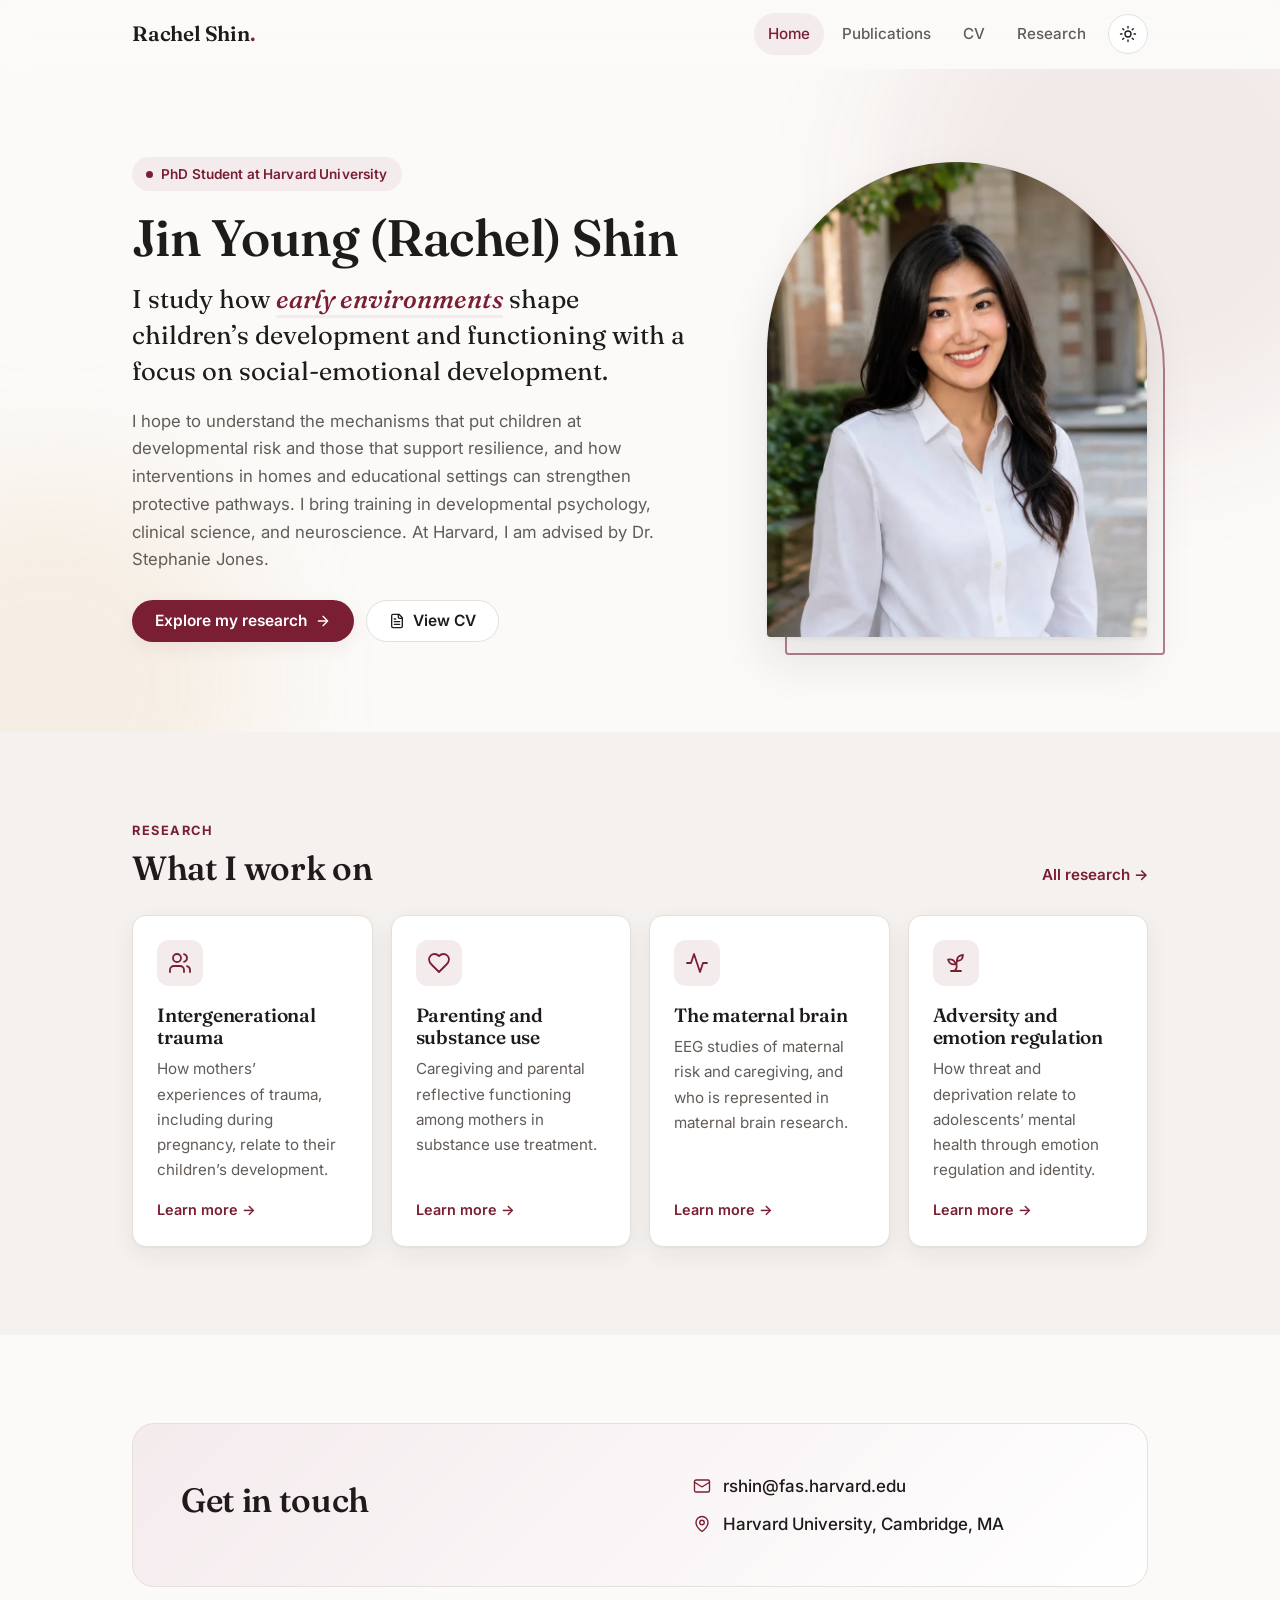
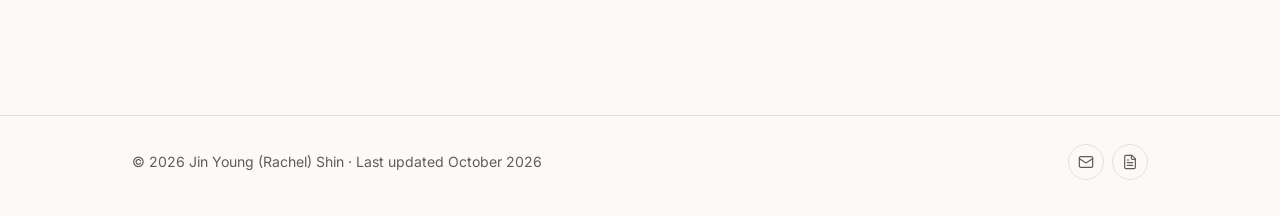
==== index.html @ ce59bb7f "New home intro and research overview; full titles in Related work - Home: new research statement wit" ====
<!doctype html>
<html lang="en" class="no-js">
<head>
  <meta charset="utf-8">
  <meta name="viewport" content="width=device-width, initial-scale=1">
  <title>Jin Young (Rachel) Shin · Harvard University</title>
  <meta name="description" content="Jin Young (Rachel) Shin is a PhD student at Harvard University studying how early environments, adversity, parent–child relationships, and parental mental health shape children’s social-emotional development.">
  <meta property="og:title" content="Jin Young (Rachel) Shin">
  <meta property="og:description" content="PhD student at Harvard University. Research on early environments, risk and resilience, and children’s social-emotional development.">
  <meta property="og:type" content="website">
  <meta property="og:url" content="https://racheljyshin.github.io/">
  <meta property="og:image" content="https://racheljyshin.github.io/assets/img/rachel-shin-square.jpg">
  <link rel="icon" href="assets/img/favicon.svg" type="image/svg+xml">
  <link rel="apple-touch-icon" href="assets/img/apple-touch-icon.png">
  <script>try{var t=localStorage.getItem("theme");if(t)document.documentElement.setAttribute("data-theme",t)}catch(e){}</script>
  <link rel="preconnect" href="https://fonts.googleapis.com">
  <link rel="preconnect" href="https://fonts.gstatic.com" crossorigin>
  <link href="https://fonts.googleapis.com/css2?family=Fraunces:ital,opsz,wght@0,9..144,400..600;1,9..144,400..600&family=Inter:wght@400;500;600;700&display=swap" rel="stylesheet">
  <link rel="stylesheet" href="assets/css/style.css">
</head>
<body>
<a class="skip-link" href="#main">Skip to content</a>

<header class="site-header">
  <nav class="container nav" aria-label="Main">
    <a class="brand" href="./">Rachel Shin<span>.</span></a>
    <div class="nav-right">
      <ul class="nav-links">
        <li><a href="./" aria-current="page">Home</a></li>
        <li><a href="publications.html">Publications</a></li>
        <li><a href="assets/files/Shin_CV.pdf">CV</a></li>
        <li><a href="research.html">Research</a></li>
      </ul>
      <button class="icon-btn theme-toggle" type="button" aria-label="Toggle dark mode">
        <svg class="sun" viewBox="0 0 24 24" fill="none" stroke="currentColor" stroke-width="1.8" stroke-linecap="round" stroke-linejoin="round" aria-hidden="true"><circle cx="12" cy="12" r="4"/><path d="M12 2v2M12 20v2M4.93 4.93l1.41 1.41M17.66 17.66l1.41 1.41M2 12h2M20 12h2M6.34 17.66l-1.41 1.41M19.07 4.93l-1.41 1.41"/></svg>
        <svg class="moon" viewBox="0 0 24 24" fill="none" stroke="currentColor" stroke-width="1.8" stroke-linecap="round" stroke-linejoin="round" aria-hidden="true"><path d="M12 3a6 6 0 0 0 9 9 9 9 0 1 1-9-9Z"/></svg>
      </button>
      <button class="icon-btn menu-toggle" type="button" aria-label="Open menu" aria-expanded="false">
        <svg viewBox="0 0 24 24" fill="none" stroke="currentColor" stroke-width="1.8" stroke-linecap="round" aria-hidden="true"><path d="M4 6h16M4 12h16M4 18h16"/></svg>
      </button>
    </div>
  </nav>
</header>

<main id="main">

  <!-- ============ HERO ============ -->
  <section class="hero">
    <div class="container hero-grid">
      <div>
        <span class="eyebrow reveal"><span class="dot"></span>PhD Student at Harvard University</span>
        <h1 class="reveal d1">Jin Young (Rachel) Shin</h1>

        <p class="hero-statement reveal d2">
          I study how
          <span class="rotator" data-words='["early environments", "adversity", "parent–child relationships", "parental mental health"]'><span class="word">early environments</span></span>
          shape children’s development and functioning with a focus on social-emotional development.
          <span class="visually-hidden">This includes early environments, adversity, parent–child relationships, and parental mental health.</span>
        </p>

        <p class="hero-intro reveal d2">
          I hope to understand the mechanisms that put children at developmental risk and those that support
          resilience, and how interventions in homes and educational settings can strengthen protective pathways.
          I bring training in developmental psychology, clinical science, and neuroscience. At Harvard, I am
          advised by Dr. Stephanie Jones.
        </p>

        <div class="hero-actions reveal d3">
          <a class="btn btn-primary" href="research.html">
            Explore my research
            <svg viewBox="0 0 24 24" fill="none" stroke="currentColor" stroke-width="2" stroke-linecap="round" stroke-linejoin="round" aria-hidden="true"><path d="M5 12h14M12 5l7 7-7 7"/></svg>
          </a>
          <a class="btn btn-ghost" href="assets/files/Shin_CV.pdf">
            <svg viewBox="0 0 24 24" fill="none" stroke="currentColor" stroke-width="2" stroke-linecap="round" stroke-linejoin="round" aria-hidden="true"><path d="M15 2H6a2 2 0 0 0-2 2v16a2 2 0 0 0 2 2h12a2 2 0 0 0 2-2V7Z"/><path d="M14 2v4a2 2 0 0 0 2 2h4"/><path d="M10 9H8M16 13H8M16 17H8"/></svg>
            View CV
          </a>
        </div>
      </div>

      <div class="portrait-wrap reveal d1">
        <picture>
          <source srcset="assets/img/rachel-shin.webp" type="image/webp">
          <img class="portrait" src="assets/img/rachel-shin.jpg" alt="Portrait of Rachel Shin" width="800" height="1000">
        </picture>
      </div>
    </div>
  </section>

  <!-- ============ RESEARCH THEMES ============ -->
  <section class="section section-alt">
    <div class="container">
      <div class="section-head reveal">
        <div>
          <span class="kicker">Research</span>
          <h2>What I work on</h2>
        </div>
        <a class="more-link" href="research.html">All research →</a>
      </div>

      <div class="cards">
        <a class="card reveal" href="research.html#intergenerational">
          <span class="card-icon"><svg viewBox="0 0 24 24" fill="none" stroke="currentColor" stroke-width="1.8" stroke-linecap="round" stroke-linejoin="round" aria-hidden="true"><path d="M16 21v-2a4 4 0 0 0-4-4H6a4 4 0 0 0-4 4v2"/><circle cx="9" cy="7" r="4"/><path d="M22 21v-2a4 4 0 0 0-3-3.87"/><path d="M16 3.13a4 4 0 0 1 0 7.75"/></svg></span>
          <h3>Intergenerational trauma</h3>
          <p>How mothers’ experiences of trauma, including during pregnancy, relate to their children’s development.</p>
          <span class="arrow">Learn more →</span>
        </a>
        <a class="card reveal d1" href="research.html#substance-use">
          <span class="card-icon"><svg viewBox="0 0 24 24" fill="none" stroke="currentColor" stroke-width="1.8" stroke-linecap="round" stroke-linejoin="round" aria-hidden="true"><path d="M19 14c1.49-1.46 3-3.21 3-5.5A5.5 5.5 0 0 0 16.5 3c-1.76 0-3 .5-4.5 2-1.5-1.5-2.74-2-4.5-2A5.5 5.5 0 0 0 2 8.5c0 2.3 1.5 4.05 3 5.5l7 7Z"/></svg></span>
          <h3>Parenting and substance use</h3>
          <p>Caregiving and parental reflective functioning among mothers in substance use treatment.</p>
          <span class="arrow">Learn more →</span>
        </a>
        <a class="card reveal d2" href="research.html#maternal-brain">
          <span class="card-icon"><svg viewBox="0 0 24 24" fill="none" stroke="currentColor" stroke-width="1.8" stroke-linecap="round" stroke-linejoin="round" aria-hidden="true"><path d="M22 12h-4l-3 9L9 3l-3 9H2"/></svg></span>
          <h3>The maternal brain</h3>
          <p>EEG studies of maternal risk and caregiving, and who is represented in maternal brain research.</p>
          <span class="arrow">Learn more →</span>
        </a>
        <a class="card reveal d3" href="research.html#youth">
          <span class="card-icon"><svg viewBox="0 0 24 24" fill="none" stroke="currentColor" stroke-width="1.8" stroke-linecap="round" stroke-linejoin="round" aria-hidden="true"><path d="M7 20h10"/><path d="M10 20c5.5-2.5.8-6.4 3-10"/><path d="M9.5 9.4c1.1.8 1.8 2.2 2.3 3.7-2 .4-3.5.4-4.8-.3-1.2-.6-2.3-1.9-3-4.2 2.8-.5 4.4 0 5.5.8z"/><path d="M14.1 6a7 7 0 0 0-1.1 4c1.9-.1 3.3-.6 4.3-1.4 1-1 1.6-2.3 1.7-4.6-2.7.1-4 1-4.9 2z"/></svg></span>
          <h3>Adversity and emotion regulation</h3>
          <p>How threat and deprivation relate to adolescents’ mental health through emotion regulation and identity.</p>
          <span class="arrow">Learn more →</span>
        </a>
      </div>
    </div>
  </section>

  <!-- ============ CONTACT ============ -->
  <section class="section">
    <div class="container">
      <div class="contact-band reveal">
        <div>
          <h2>Get in touch</h2>
        </div>
        <ul class="contact-list">
          <li><a href="mailto:rshin@fas.harvard.edu">
            <svg viewBox="0 0 24 24" fill="none" stroke="currentColor" stroke-width="1.8" stroke-linecap="round" stroke-linejoin="round" aria-hidden="true"><rect width="20" height="16" x="2" y="4" rx="2"/><path d="m22 7-8.97 5.7a1.94 1.94 0 0 1-2.06 0L2 7"/></svg>
            rshin@fas.harvard.edu</a></li>
          <li><span>
            <svg viewBox="0 0 24 24" fill="none" stroke="currentColor" stroke-width="1.8" stroke-linecap="round" stroke-linejoin="round" aria-hidden="true"><path d="M20 10c0 6-8 12-8 12s-8-6-8-12a8 8 0 0 1 16 0Z"/><circle cx="12" cy="10" r="3"/></svg>
            Harvard University, Cambridge, MA</span></li>
          <!-- Add more links when ready, e.g. Google Scholar, ORCID, LinkedIn:
          <li><a href="https://scholar.google.com/citations?user=XXXX">Google Scholar</a></li>
          -->
        </ul>
      </div>
    </div>
  </section>

</main>

<footer class="site-footer">
  <div class="container footer-row">
    <span>© <span data-year>2026</span> Jin Young (Rachel) Shin · Last updated October 2026</span>
    <div class="footer-links">
      <a href="mailto:rshin@fas.harvard.edu" aria-label="Email"><svg viewBox="0 0 24 24" fill="none" stroke="currentColor" stroke-width="1.8" stroke-linecap="round" stroke-linejoin="round" aria-hidden="true"><rect width="20" height="16" x="2" y="4" rx="2"/><path d="m22 7-8.97 5.7a1.94 1.94 0 0 1-2.06 0L2 7"/></svg></a>
      <a href="assets/files/Shin_CV.pdf" aria-label="CV (PDF)"><svg viewBox="0 0 24 24" fill="none" stroke="currentColor" stroke-width="1.8" stroke-linecap="round" stroke-linejoin="round" aria-hidden="true"><path d="M15 2H6a2 2 0 0 0-2 2v16a2 2 0 0 0 2 2h12a2 2 0 0 0 2-2V7Z"/><path d="M14 2v4a2 2 0 0 0 2 2h4"/><path d="M10 9H8M16 13H8M16 17H8"/></svg></a>
    </div>
  </div>
</footer>

<script src="assets/js/main.js"></script>
</body>
</html>
---- assets/css/style.css ----
/* ==========================================================================
   Rachel Shin — academic website
   Colors live in the :root tokens below; dark mode overrides them.
   ========================================================================== */

:root {
  --bg: #fbfaf8;
  --surface: #ffffff;
  --surface-2: #f4f1ee;
  --text: #1e1b1a;
  --muted: #625c58;
  --border: #e6e0da;
  --accent: #7a1f33;          /* burgundy: links, labels, highlights */
  --accent-hover: #5f1727;
  --accent-fill: #7a1f33;     /* button backgrounds */
  --accent-fill-hover: #5f1727;
  --accent-soft: #f4ebed;
  --accent-ink: #ffffff;      /* text on accent-fill */
  --glow-1: rgba(122, 31, 51, 0.07);
  --glow-2: rgba(214, 154, 92, 0.12);
  --shadow: 0 1px 2px rgba(30, 27, 26, 0.04), 0 8px 24px rgba(30, 27, 26, 0.06);
  --shadow-lg: 0 2px 4px rgba(30, 27, 26, 0.05), 0 24px 48px rgba(30, 27, 26, 0.10);

  --serif: "Fraunces", Georgia, "Times New Roman", serif;
  --sans: "Inter", system-ui, -apple-system, "Segoe UI", Roboto, sans-serif;

  --radius: 14px;
  --maxw: 1080px;
  --gutter: clamp(16px, 4vw, 32px);
}

@media (prefers-color-scheme: dark) {
  :root:not([data-theme="light"]) {
    --bg: #141213;
    --surface: #1c191a;
    --surface-2: #231f20;
    --text: #efebe8;
    --muted: #aaa29e;
    --border: #322d2e;
    --accent: #cc8090;
    --accent-hover: #dc99a7;
    --accent-fill: #8c2b40;
    --accent-fill-hover: #a0344b;
    --accent-soft: #2f2326;
    --accent-ink: #ffffff;
    --glow-1: rgba(140, 43, 64, 0.16);
    --glow-2: rgba(214, 154, 92, 0.08);
    --shadow: 0 1px 2px rgba(0, 0, 0, 0.3), 0 8px 24px rgba(0, 0, 0, 0.25);
    --shadow-lg: 0 2px 4px rgba(0, 0, 0, 0.3), 0 24px 48px rgba(0, 0, 0, 0.35);
  }
}

:root[data-theme="dark"] {
  --bg: #141213;
  --surface: #1c191a;
  --surface-2: #231f20;
  --text: #efebe8;
  --muted: #aaa29e;
  --border: #322d2e;
  --accent: #cc8090;
  --accent-hover: #dc99a7;
  --accent-fill: #8c2b40;
  --accent-fill-hover: #a0344b;
  --accent-soft: #2f2326;
  --accent-ink: #ffffff;
  --glow-1: rgba(140, 43, 64, 0.16);
  --glow-2: rgba(214, 154, 92, 0.08);
  --shadow: 0 1px 2px rgba(0, 0, 0, 0.3), 0 8px 24px rgba(0, 0, 0, 0.25);
  --shadow-lg: 0 2px 4px rgba(0, 0, 0, 0.3), 0 24px 48px rgba(0, 0, 0, 0.35);
}

/* ---------- base ---------- */

*, *::before, *::after { box-sizing: border-box; }

html { scroll-behavior: smooth; -webkit-text-size-adjust: 100%; }

body {
  margin: 0;
  background: var(--bg);
  color: var(--text);
  font-family: var(--sans);
  font-size: 17px;
  line-height: 1.65;
  -webkit-font-smoothing: antialiased;
  transition: background-color 0.25s ease, color 0.25s ease;
}

img { max-width: 100%; height: auto; display: block; }

a { color: var(--accent); text-decoration: none; }
a:hover { color: var(--accent-hover); text-decoration: underline; text-underline-offset: 3px; }

h1, h2, h3 {
  font-family: var(--serif);
  font-weight: 560;
  line-height: 1.15;
  letter-spacing: -0.01em;
  margin: 0 0 0.5em;
}
h1 { font-size: clamp(2.3rem, 5.5vw, 3.6rem); }
h2 { font-size: clamp(1.6rem, 3.2vw, 2.1rem); }
h3 { font-size: 1.2rem; }

p { margin: 0 0 1em; }

.container { max-width: var(--maxw); margin: 0 auto; padding: 0 var(--gutter); }

.visually-hidden {
  position: absolute !important; width: 1px; height: 1px; overflow: hidden;
  clip: rect(0 0 0 0); white-space: nowrap;
}

.skip-link {
  position: absolute; left: -999px; top: 8px; z-index: 100;
  background: var(--accent-fill); color: var(--accent-ink); padding: 8px 14px; border-radius: 8px;
}
.skip-link:focus { left: 8px; }

:focus-visible { outline: 2px solid var(--accent); outline-offset: 3px; border-radius: 4px; }

/* ---------- header / nav ---------- */

.site-header {
  position: sticky; top: 0; z-index: 50;
  background: color-mix(in srgb, var(--bg) 82%, transparent);
  backdrop-filter: saturate(160%) blur(12px);
  -webkit-backdrop-filter: saturate(160%) blur(12px);
  border-bottom: 1px solid transparent;
  transition: border-color 0.2s ease;
}
.site-header.scrolled { border-bottom-color: var(--border); }

.nav {
  display: flex; align-items: center; justify-content: space-between;
  height: 68px;
}

.brand {
  font-family: var(--serif); font-size: 1.3rem; font-weight: 600; color: var(--text);
  letter-spacing: -0.01em;
}
.brand:hover { color: var(--text); text-decoration: none; }
.brand span { color: var(--accent); }

.nav-links { display: flex; align-items: center; gap: 4px; list-style: none; margin: 0; padding: 0; }
.nav-links a {
  display: block; padding: 8px 14px; border-radius: 999px;
  color: var(--muted); font-size: 0.95rem; font-weight: 500;
}
.nav-links a:hover { color: var(--text); background: var(--surface-2); text-decoration: none; }
.nav-links a[aria-current="page"] { color: var(--accent); background: var(--accent-soft); }

.icon-btn {
  display: inline-grid; place-items: center;
  width: 40px; height: 40px; border-radius: 999px;
  border: 1px solid var(--border); background: var(--surface); color: var(--text);
  cursor: pointer; transition: background 0.2s ease, transform 0.2s ease;
}
.icon-btn:hover { background: var(--surface-2); }
.icon-btn svg { width: 18px; height: 18px; }

.theme-toggle .moon { display: none; }
:root[data-theme="dark"] .theme-toggle .sun { display: none; }
:root[data-theme="dark"] .theme-toggle .moon { display: block; }
@media (prefers-color-scheme: dark) {
  :root:not([data-theme="light"]) .theme-toggle .sun { display: none; }
  :root:not([data-theme="light"]) .theme-toggle .moon { display: block; }
}

.nav-right { display: flex; align-items: center; gap: 8px; }
.menu-toggle { display: none; }

@media (max-width: 760px) {
  .menu-toggle { display: inline-grid; }
  .nav-links {
    position: absolute; top: 68px; left: 0; right: 0;
    flex-direction: column; align-items: stretch; gap: 0;
    padding: 8px var(--gutter) 16px;
    background: var(--bg); border-bottom: 1px solid var(--border);
    display: none;
  }
  .nav-links.open { display: flex; }
  .nav-links a { padding: 12px 14px; font-size: 1.05rem; }
}

/* ---------- buttons, chips ---------- */

.btn {
  display: inline-flex; align-items: center; gap: 8px;
  padding: 12px 22px; border-radius: 999px;
  font-weight: 600; font-size: 0.97rem; line-height: 1;
  border: 1px solid transparent; cursor: pointer;
  transition: transform 0.15s ease, background 0.2s ease, box-shadow 0.2s ease;
}
.btn:hover { text-decoration: none; transform: translateY(-1px); }
.btn svg { width: 16px; height: 16px; }
.btn-primary { background: var(--accent-fill); color: var(--accent-ink); box-shadow: 0 6px 18px var(--glow-1); }
.btn-primary:hover { background: var(--accent-fill-hover); color: var(--accent-ink); }
.btn-ghost { background: var(--surface); color: var(--text); border-color: var(--border); }
.btn-ghost:hover { color: var(--text); background: var(--surface-2); }

.eyebrow {
  display: inline-flex; align-items: center; gap: 8px;
  padding: 6px 14px; border-radius: 999px;
  background: var(--accent-soft); color: var(--accent);
  font-size: 0.85rem; font-weight: 600; letter-spacing: 0.01em;
}
.eyebrow .dot {
  flex: none; width: 7px; height: 7px; border-radius: 50%; background: var(--accent);
  box-shadow: 0 0 0 0 var(--accent); animation: pulse 2.4s ease-out infinite;
}
@keyframes pulse {
  0% { box-shadow: 0 0 0 0 color-mix(in srgb, var(--accent) 50%, transparent); }
  70%, 100% { box-shadow: 0 0 0 8px transparent; }
}

.chip {
  display: inline-block; padding: 4px 12px; border-radius: 999px;
  background: var(--surface-2); color: var(--muted);
  font-size: 0.82rem; font-weight: 500; border: 1px solid var(--border);
}

/* ---------- hero (home) ---------- */

.hero {
  position: relative; overflow: hidden;
  padding: clamp(40px, 7vw, 88px) 0 clamp(48px, 7vw, 96px);
}
.hero::before, .hero::after {
  content: ""; position: absolute; border-radius: 50%; filter: blur(60px); z-index: -1;
}
.hero::before { width: 520px; height: 520px; right: -120px; top: -140px; background: var(--glow-1); }
.hero::after  { width: 420px; height: 420px; left: -160px; bottom: -160px; background: var(--glow-2); }

.hero-grid {
  display: grid; grid-template-columns: 1.25fr 0.85fr; gap: clamp(32px, 6vw, 72px);
  align-items: center;
}

.hero h1 { margin: 18px 0 14px; font-size: clamp(2.2rem, 4.6vw, 3.2rem); }

.hero-statement {
  font-family: var(--serif); font-weight: 400;
  font-size: clamp(1.25rem, 2.4vw, 1.6rem); line-height: 1.4;
  color: var(--text); margin-bottom: 18px;
}

.rotator {
  display: inline-block; position: relative;
  color: var(--accent); font-style: italic; font-weight: 500;
  white-space: nowrap;
}
.rotator .word {
  display: inline-block;
  transition: opacity 0.45s ease, transform 0.45s ease, filter 0.45s ease;
}
.rotator .word.out { opacity: 0; transform: translateY(-0.4em); filter: blur(3px); }
.rotator .word.in  { opacity: 0; transform: translateY(0.4em); filter: blur(3px); }
.rotator::after {
  content: ""; position: absolute; left: 0; right: 0; bottom: 0.02em; height: 0.12em;
  background: var(--accent-soft); z-index: -1; border-radius: 4px;
}

.hero-intro { color: var(--muted); font-size: 1.05rem; max-width: 36em; }

.hero-actions { display: flex; flex-wrap: wrap; gap: 12px; margin-top: 26px; }


.portrait-wrap { position: relative; justify-self: center; width: min(100%, 380px); }
.portrait-wrap::before {
  /* offset arch outline behind the photo */
  content: ""; position: absolute; inset: 0;
  transform: translate(18px, 18px);
  border: 2px solid var(--accent); border-radius: 999px 999px 18px 18px;
  opacity: 0.55;
}
.portrait {
  position: relative; width: 100%; aspect-ratio: 4 / 5; object-fit: cover;
  border-radius: 999px 999px 18px 18px;
  box-shadow: var(--shadow-lg);
  background: var(--surface-2);
}

@media (max-width: 860px) {
  .hero-grid { grid-template-columns: 1fr; }
  .portrait-wrap { order: -1; width: min(70%, 300px); }
}

/* ---------- sections ---------- */

.section { padding: clamp(48px, 7vw, 88px) 0; }
.section-alt { background: var(--surface-2); }
.section-head { display: flex; align-items: end; justify-content: space-between; gap: 16px; margin-bottom: 28px; flex-wrap: wrap; }
.section-head h2 { margin: 0; }
.kicker {
  display: block; font-size: 0.8rem; font-weight: 700; letter-spacing: 0.12em; text-transform: uppercase;
  color: var(--accent); margin-bottom: 8px; font-family: var(--sans);
}
.more-link { font-weight: 600; font-size: 0.95rem; white-space: nowrap; }

/* theme cards */
.cards { display: grid; grid-template-columns: repeat(4, 1fr); gap: 18px; }
@media (max-width: 980px) { .cards { grid-template-columns: repeat(2, 1fr); } }
@media (max-width: 560px) { .cards { grid-template-columns: 1fr; } }

.card {
  position: relative; display: flex; flex-direction: column;
  padding: 24px; border-radius: var(--radius);
  background: var(--surface); border: 1px solid var(--border); box-shadow: var(--shadow);
  color: var(--text);
  transition: transform 0.25s ease, box-shadow 0.25s ease, border-color 0.25s ease;
}
a.card:hover { transform: translateY(-4px); box-shadow: var(--shadow-lg); border-color: var(--accent); text-decoration: none; color: var(--text); }
.card-icon {
  display: grid; place-items: center; width: 46px; height: 46px; border-radius: 12px;
  background: var(--accent-soft); color: var(--accent); margin-bottom: 18px;
}
.card-icon svg { width: 24px; height: 24px; }
.card h3 { margin-bottom: 8px; }
.card p { color: var(--muted); font-size: 0.95rem; margin: 0; }
.card .arrow { margin-top: auto; padding-top: 16px; color: var(--accent); font-weight: 600; font-size: 0.9rem; }

/* contact band */
.contact-band {
  border-radius: 22px; padding: clamp(28px, 5vw, 48px);
  background: linear-gradient(135deg, var(--accent-soft), var(--surface));
  border: 1px solid var(--border);
  display: grid; grid-template-columns: 1.2fr 1fr; gap: 24px; align-items: center;
}
.contact-band h2 { margin-bottom: 8px; }
.contact-band p { color: var(--muted); margin: 0; }
.contact-list { list-style: none; margin: 0; padding: 0; display: grid; gap: 10px; }
.contact-list a, .contact-list span {
  display: flex; align-items: center; gap: 12px; color: var(--text); font-weight: 500; word-break: break-word;
}
.contact-list svg { width: 18px; height: 18px; color: var(--accent); flex: none; }
@media (max-width: 760px) { .contact-band { grid-template-columns: 1fr; } }

/* ---------- inner pages ---------- */

.page-head { padding: clamp(40px, 6vw, 72px) 0 clamp(20px, 3vw, 32px); }
.page-head h1 { margin-bottom: 12px; }
.page-head .lede { color: var(--muted); font-size: 1.12rem; max-width: 42em; margin: 0; }
.page-head .lede p { margin: 0 0 0.9em; }
.page-head .lede p:last-child { margin-bottom: 0; }

.prose { max-width: 46em; }

/* research themes */
.theme {
  display: grid; grid-template-columns: 64px 1fr; gap: 20px;
  padding: 32px 0; border-top: 1px solid var(--border);
  scroll-margin-top: 90px;
}
.theme:first-of-type { border-top: 0; }
.theme .card-icon { margin: 4px 0 0; width: 56px; height: 56px; border-radius: 14px; }
.theme .card-icon svg { width: 28px; height: 28px; }
.theme h2 { font-size: 1.55rem; margin-bottom: 10px; }
.theme p { color: var(--text); }
.related { margin-top: 14px; padding: 14px 18px; border-radius: 12px; background: var(--surface-2); border: 1px solid var(--border); }
.related .label { font-size: 0.78rem; font-weight: 700; letter-spacing: 0.08em; text-transform: uppercase; color: var(--muted); }
.related ul { list-style: none; margin: 8px 0 0; padding: 0; }
.related li { margin: 0; padding: 9px 0; border-top: 1px solid var(--border); }
.related li:first-child { border-top: 0; padding-top: 4px; }
.related .rw-title { display: block; font-size: 0.95rem; font-weight: 600; line-height: 1.4; color: var(--text); }
.related a.rw-title:hover { color: var(--accent); }
.related .rw-meta { display: block; margin-top: 2px; font-size: 0.85rem; color: var(--muted); }
.related .rw-meta b { color: var(--text); font-weight: 700; }
@media (max-width: 560px) { .theme { grid-template-columns: 1fr; gap: 8px; } }

.chips { display: flex; flex-wrap: wrap; gap: 8px; }

.positions { list-style: none; margin: 0; padding: 0; display: grid; gap: 14px; }
.positions li {
  display: grid; grid-template-columns: 120px 1fr; gap: 16px;
  padding: 16px 20px; border-radius: var(--radius); background: var(--surface); border: 1px solid var(--border);
}
.positions .yrs { font-weight: 600; color: var(--accent); font-size: 0.92rem; padding-top: 2px; }
.positions .org { font-weight: 600; }
.positions .role { color: var(--muted); font-size: 0.93rem; }
.positions .focus { color: var(--muted); font-size: 0.88rem; font-style: italic; margin-top: 2px; }
@media (max-width: 560px) { .positions li { grid-template-columns: 1fr; gap: 2px; } }

/* publications */
.pub-tools { display: flex; flex-wrap: wrap; gap: 8px; margin: 8px 0 8px; }
.filter-btn {
  padding: 7px 16px; border-radius: 999px; border: 1px solid var(--border);
  background: var(--surface); color: var(--muted); font: inherit; font-size: 0.9rem; font-weight: 500; cursor: pointer;
}
.filter-btn:hover { color: var(--text); }
.filter-btn[aria-pressed="true"] { background: var(--accent-fill); border-color: var(--accent-fill); color: var(--accent-ink); }

.pub-section { margin-top: 40px; scroll-margin-top: 90px; }
.pub-section > h2 { font-size: 1.45rem; padding-bottom: 10px; border-bottom: 1px solid var(--border); }
.pub-sub { font-family: var(--sans); font-size: 0.82rem; font-weight: 700; letter-spacing: 0.08em; text-transform: uppercase; color: var(--muted); margin: 26px 0 10px; }

.pub-list { list-style: none; margin: 0; padding: 0; }
.pub {
  display: grid; grid-template-columns: 56px 1fr; gap: 16px;
  padding: 16px 0; border-bottom: 1px dashed var(--border);
}
.pub:last-child { border-bottom: 0; }
.pub .yr { font-family: var(--serif); font-weight: 600; color: var(--accent); font-size: 1.05rem; padding-top: 1px; }
.pub .title { font-weight: 600; line-height: 1.4; }
.pub .authors { color: var(--muted); font-size: 0.93rem; margin-top: 3px; }
.pub .authors b { color: var(--text); font-weight: 700; }
.pub .venue { font-size: 0.93rem; margin-top: 2px; }
.pub .venue i { color: var(--text); }
.pub .links { display: flex; flex-wrap: wrap; gap: 8px; margin-top: 8px; }
.pub .tag {
  display: inline-block; padding: 2px 10px; border-radius: 999px; font-size: 0.75rem; font-weight: 600;
  background: var(--accent-soft); color: var(--accent);
}
.pub .doi {
  display: inline-flex; align-items: center; gap: 4px; padding: 2px 10px; border-radius: 999px;
  font-size: 0.75rem; font-weight: 600; border: 1px solid var(--border); color: var(--muted);
}
.pub .doi:hover { border-color: var(--accent); color: var(--accent); text-decoration: none; }
.pub[hidden] { display: none; }
@media (max-width: 560px) { .pub { grid-template-columns: 1fr; gap: 2px; } }

/* ---------- footer ---------- */

.site-footer {
  margin-top: 40px; padding: 28px 0 36px; border-top: 1px solid var(--border);
  color: var(--muted); font-size: 0.88rem;
}
.footer-row { display: flex; flex-wrap: wrap; align-items: center; justify-content: space-between; gap: 12px; }
.footer-links { display: flex; gap: 8px; }
.footer-links a {
  display: inline-grid; place-items: center; width: 36px; height: 36px; border-radius: 999px;
  color: var(--muted); border: 1px solid var(--border);
}
.footer-links a:hover { color: var(--accent); border-color: var(--accent); }
.footer-links svg { width: 16px; height: 16px; }

/* ---------- reveal-on-scroll ---------- */

.reveal { opacity: 0; transform: translateY(18px); transition: opacity 0.7s ease, transform 0.7s ease; }
.reveal.visible { opacity: 1; transform: none; }
.reveal.d1 { transition-delay: 0.08s; }
.reveal.d2 { transition-delay: 0.16s; }
.reveal.d3 { transition-delay: 0.24s; }
.no-js .reveal { opacity: 1; transform: none; }

@media (prefers-reduced-motion: reduce) {
  html { scroll-behavior: auto; }
  .reveal { opacity: 1; transform: none; transition: none; }
  .eyebrow .dot { animation: none; }
  .rotator .word { transition: none; }
}

@media print {
  .site-header, .site-footer, .hero-actions, .theme-toggle { display: none; }
}
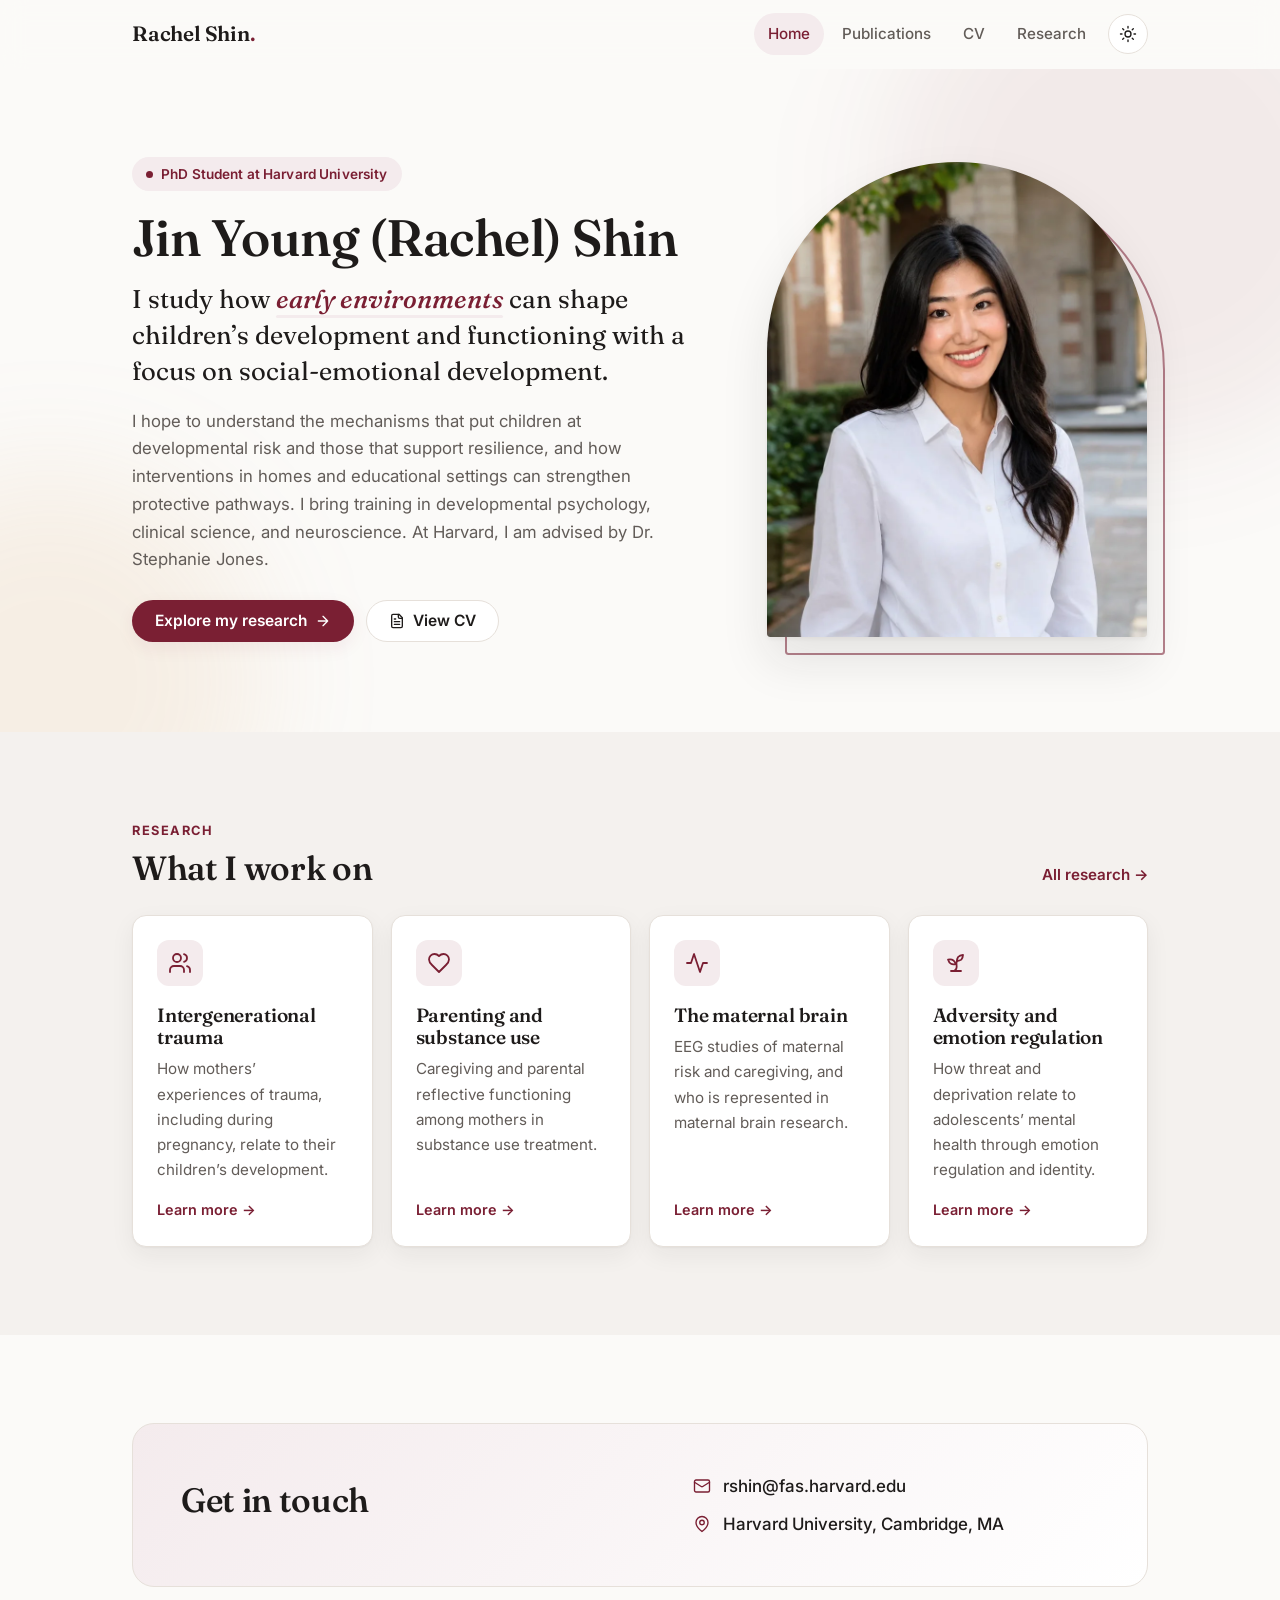
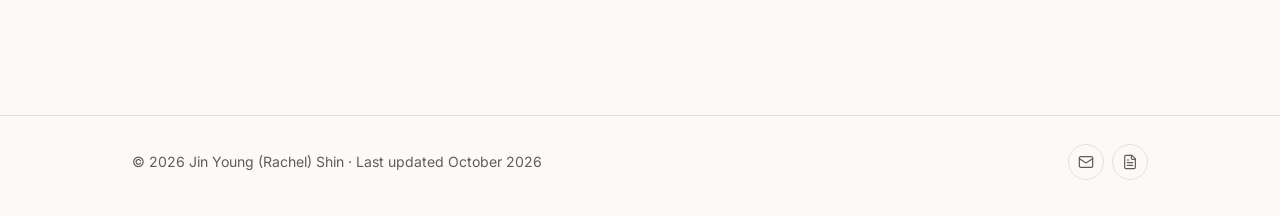
==== commit 8364a633: "Fix rotating-sentence grammar; retitle Research page - Home: "I study how ___ can shape ..." so all " ====
--- a/index.html
+++ b/index.html
@@ -54,7 +54,7 @@
         <p class="hero-statement reveal d2">
           I study how
           <span class="rotator" data-words='["early environments", "adversity", "parent–child relationships", "parental mental health"]'><span class="word">early environments</span></span>
-          shape children’s development and functioning with a focus on social-emotional development.
+          can shape children’s development and functioning with a focus on social-emotional development.
           <span class="visually-hidden">This includes early environments, adversity, parent–child relationships, and parental mental health.</span>
         </p>
 
--- a/assets/css/style.css
+++ b/assets/css/style.css
@@ -215,12 +215,6 @@
   70%, 100% { box-shadow: 0 0 0 8px transparent; }
 }
 
-.chip {
-  display: inline-block; padding: 4px 12px; border-radius: 999px;
-  background: var(--surface-2); color: var(--muted);
-  font-size: 0.82rem; font-weight: 500; border: 1px solid var(--border);
-}
-
 /* ---------- hero (home) ---------- */
 
 .hero {
@@ -369,8 +363,6 @@
 .related .rw-meta b { color: var(--text); font-weight: 700; }
 @media (max-width: 560px) { .theme { grid-template-columns: 1fr; gap: 8px; } }
 
-.chips { display: flex; flex-wrap: wrap; gap: 8px; }
-
 .positions { list-style: none; margin: 0; padding: 0; display: grid; gap: 14px; }
 .positions li {
   display: grid; grid-template-columns: 120px 1fr; gap: 16px;
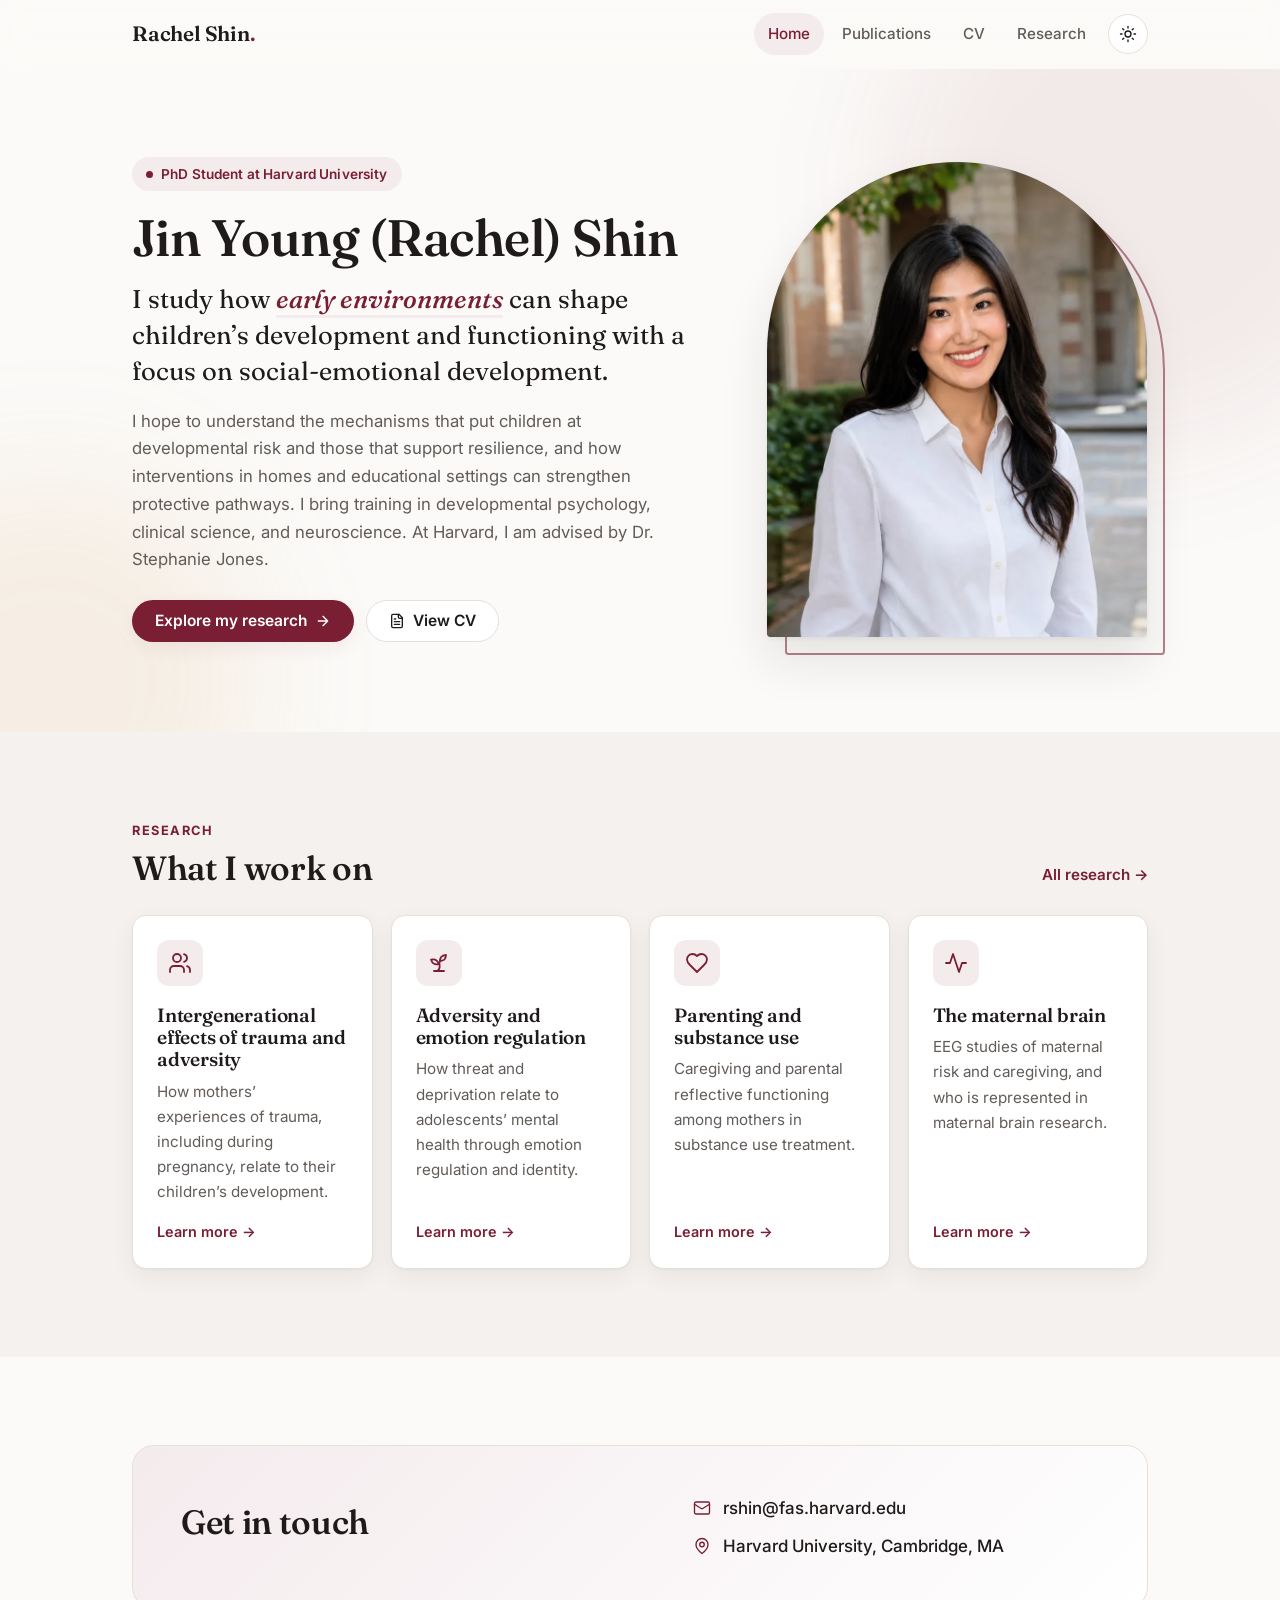
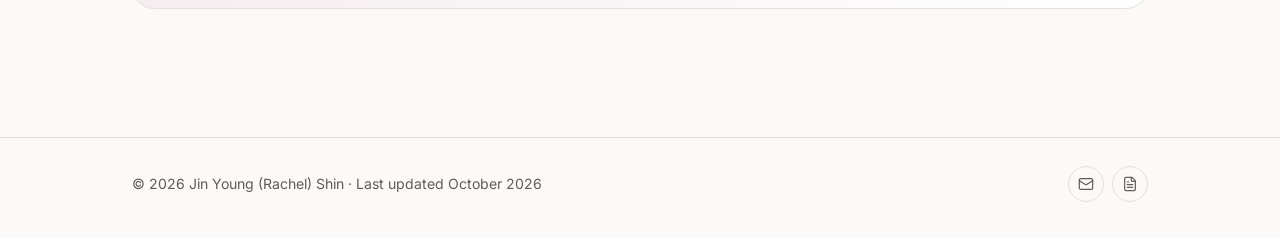
==== commit ba6140b6: "Revise research topic descriptions and order - Restore the fuller descriptions, with Rachel's edits:" ====
--- a/index.html
+++ b/index.html
@@ -100,26 +100,26 @@
       <div class="cards">
         <a class="card reveal" href="research.html#intergenerational">
           <span class="card-icon"><svg viewBox="0 0 24 24" fill="none" stroke="currentColor" stroke-width="1.8" stroke-linecap="round" stroke-linejoin="round" aria-hidden="true"><path d="M16 21v-2a4 4 0 0 0-4-4H6a4 4 0 0 0-4 4v2"/><circle cx="9" cy="7" r="4"/><path d="M22 21v-2a4 4 0 0 0-3-3.87"/><path d="M16 3.13a4 4 0 0 1 0 7.75"/></svg></span>
-          <h3>Intergenerational trauma</h3>
+          <h3>Intergenerational effects of trauma and adversity</h3>
           <p>How mothers’ experiences of trauma, including during pregnancy, relate to their children’s development.</p>
           <span class="arrow">Learn more →</span>
         </a>
-        <a class="card reveal d1" href="research.html#substance-use">
+        <a class="card reveal d1" href="research.html#youth">
+          <span class="card-icon"><svg viewBox="0 0 24 24" fill="none" stroke="currentColor" stroke-width="1.8" stroke-linecap="round" stroke-linejoin="round" aria-hidden="true"><path d="M7 20h10"/><path d="M10 20c5.5-2.5.8-6.4 3-10"/><path d="M9.5 9.4c1.1.8 1.8 2.2 2.3 3.7-2 .4-3.5.4-4.8-.3-1.2-.6-2.3-1.9-3-4.2 2.8-.5 4.4 0 5.5.8z"/><path d="M14.1 6a7 7 0 0 0-1.1 4c1.9-.1 3.3-.6 4.3-1.4 1-1 1.6-2.3 1.7-4.6-2.7.1-4 1-4.9 2z"/></svg></span>
+          <h3>Adversity and emotion regulation</h3>
+          <p>How threat and deprivation relate to adolescents’ mental health through emotion regulation and identity.</p>
+          <span class="arrow">Learn more →</span>
+        </a>
+        <a class="card reveal d2" href="research.html#substance-use">
           <span class="card-icon"><svg viewBox="0 0 24 24" fill="none" stroke="currentColor" stroke-width="1.8" stroke-linecap="round" stroke-linejoin="round" aria-hidden="true"><path d="M19 14c1.49-1.46 3-3.21 3-5.5A5.5 5.5 0 0 0 16.5 3c-1.76 0-3 .5-4.5 2-1.5-1.5-2.74-2-4.5-2A5.5 5.5 0 0 0 2 8.5c0 2.3 1.5 4.05 3 5.5l7 7Z"/></svg></span>
           <h3>Parenting and substance use</h3>
           <p>Caregiving and parental reflective functioning among mothers in substance use treatment.</p>
           <span class="arrow">Learn more →</span>
         </a>
-        <a class="card reveal d2" href="research.html#maternal-brain">
+        <a class="card reveal d3" href="research.html#maternal-brain">
           <span class="card-icon"><svg viewBox="0 0 24 24" fill="none" stroke="currentColor" stroke-width="1.8" stroke-linecap="round" stroke-linejoin="round" aria-hidden="true"><path d="M22 12h-4l-3 9L9 3l-3 9H2"/></svg></span>
           <h3>The maternal brain</h3>
           <p>EEG studies of maternal risk and caregiving, and who is represented in maternal brain research.</p>
-          <span class="arrow">Learn more →</span>
-        </a>
-        <a class="card reveal d3" href="research.html#youth">
-          <span class="card-icon"><svg viewBox="0 0 24 24" fill="none" stroke="currentColor" stroke-width="1.8" stroke-linecap="round" stroke-linejoin="round" aria-hidden="true"><path d="M7 20h10"/><path d="M10 20c5.5-2.5.8-6.4 3-10"/><path d="M9.5 9.4c1.1.8 1.8 2.2 2.3 3.7-2 .4-3.5.4-4.8-.3-1.2-.6-2.3-1.9-3-4.2 2.8-.5 4.4 0 5.5.8z"/><path d="M14.1 6a7 7 0 0 0-1.1 4c1.9-.1 3.3-.6 4.3-1.4 1-1 1.6-2.3 1.7-4.6-2.7.1-4 1-4.9 2z"/></svg></span>
-          <h3>Adversity and emotion regulation</h3>
-          <p>How threat and deprivation relate to adolescents’ mental health through emotion regulation and identity.</p>
           <span class="arrow">Learn more →</span>
         </a>
       </div>
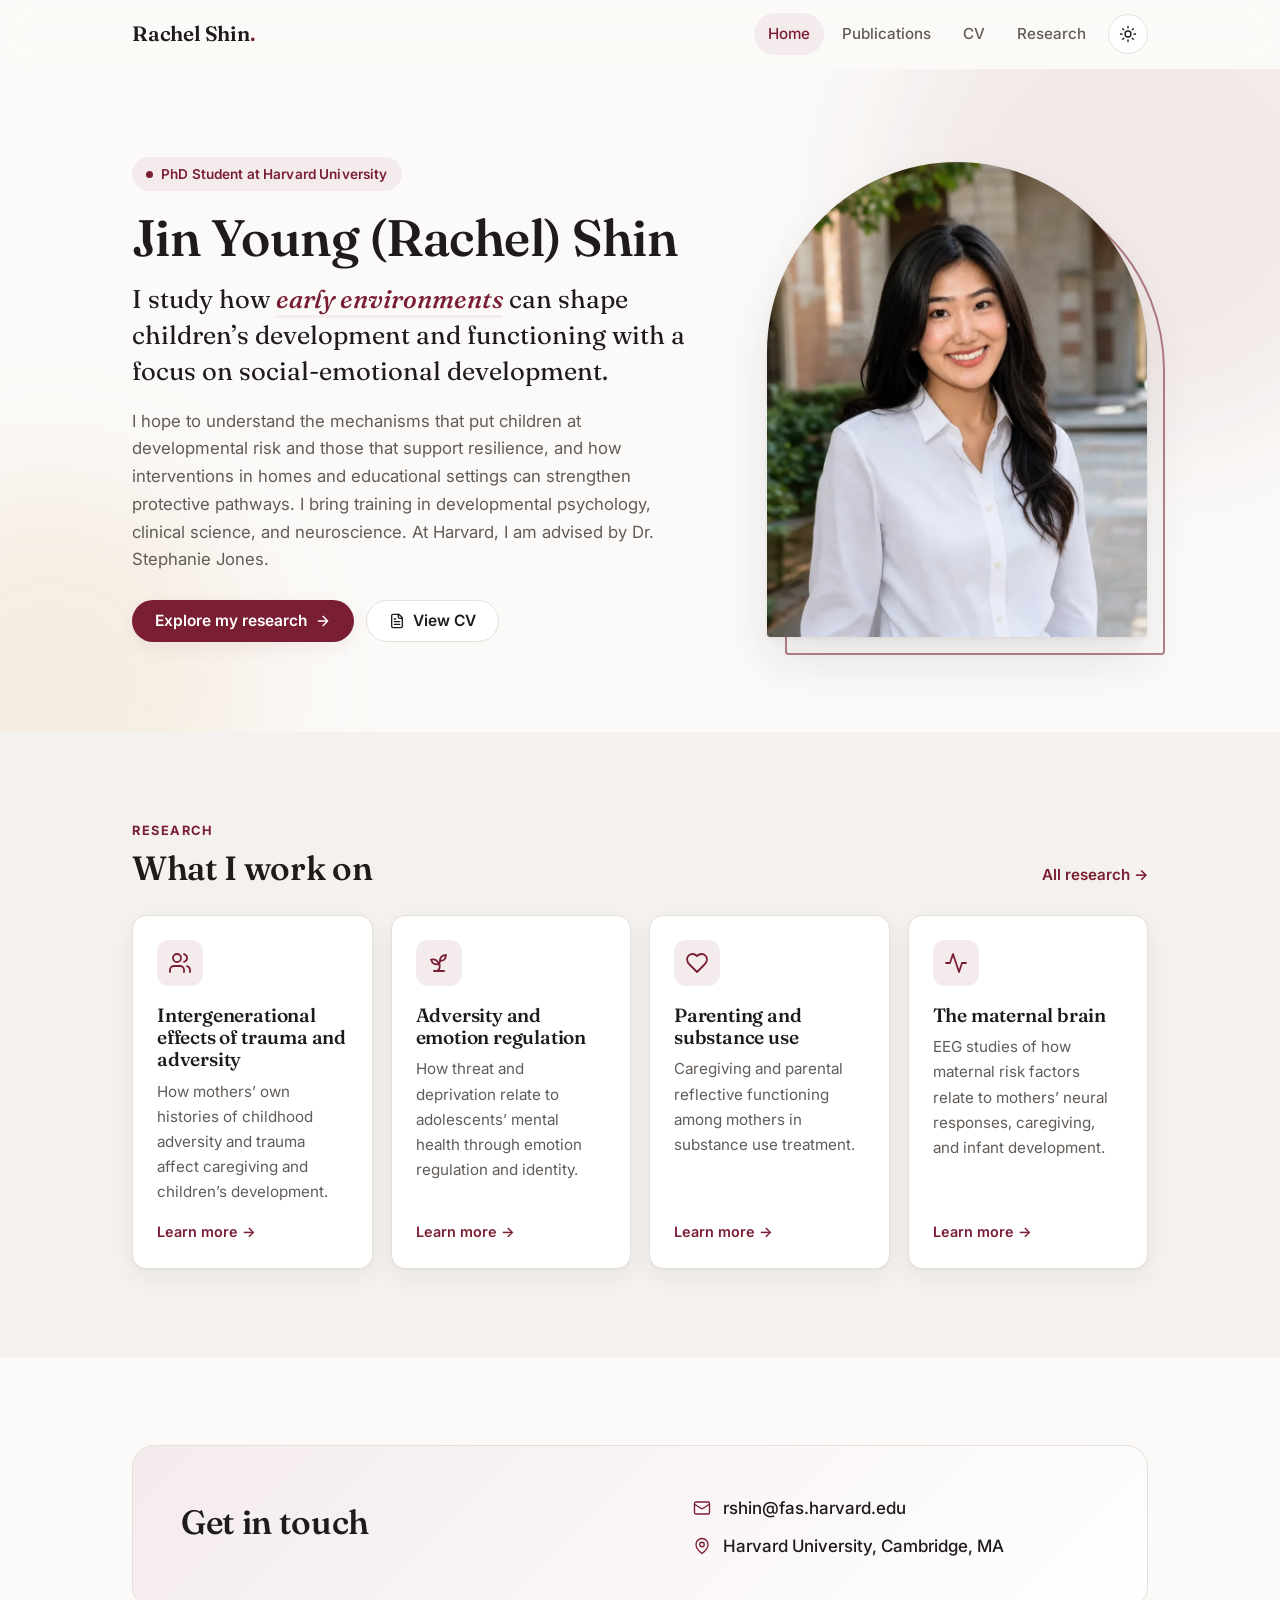
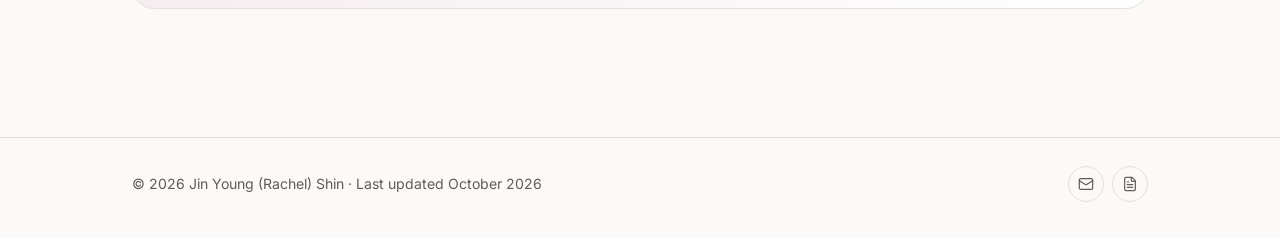
==== commit cab7de6a: "Match home-page card descriptions to the Research page Co-Authored-By: Claude Opus 5.5 <noreply@anth" ====
--- a/index.html
+++ b/index.html
@@ -101,7 +101,7 @@
         <a class="card reveal" href="research.html#intergenerational">
           <span class="card-icon"><svg viewBox="0 0 24 24" fill="none" stroke="currentColor" stroke-width="1.8" stroke-linecap="round" stroke-linejoin="round" aria-hidden="true"><path d="M16 21v-2a4 4 0 0 0-4-4H6a4 4 0 0 0-4 4v2"/><circle cx="9" cy="7" r="4"/><path d="M22 21v-2a4 4 0 0 0-3-3.87"/><path d="M16 3.13a4 4 0 0 1 0 7.75"/></svg></span>
           <h3>Intergenerational effects of trauma and adversity</h3>
-          <p>How mothers’ experiences of trauma, including during pregnancy, relate to their children’s development.</p>
+          <p>How mothers’ own histories of childhood adversity and trauma affect caregiving and children’s development.</p>
           <span class="arrow">Learn more →</span>
         </a>
         <a class="card reveal d1" href="research.html#youth">
@@ -119,7 +119,7 @@
         <a class="card reveal d3" href="research.html#maternal-brain">
           <span class="card-icon"><svg viewBox="0 0 24 24" fill="none" stroke="currentColor" stroke-width="1.8" stroke-linecap="round" stroke-linejoin="round" aria-hidden="true"><path d="M22 12h-4l-3 9L9 3l-3 9H2"/></svg></span>
           <h3>The maternal brain</h3>
-          <p>EEG studies of maternal risk and caregiving, and who is represented in maternal brain research.</p>
+          <p>EEG studies of how maternal risk factors relate to mothers’ neural responses, caregiving, and infant development.</p>
           <span class="arrow">Learn more →</span>
         </a>
       </div>
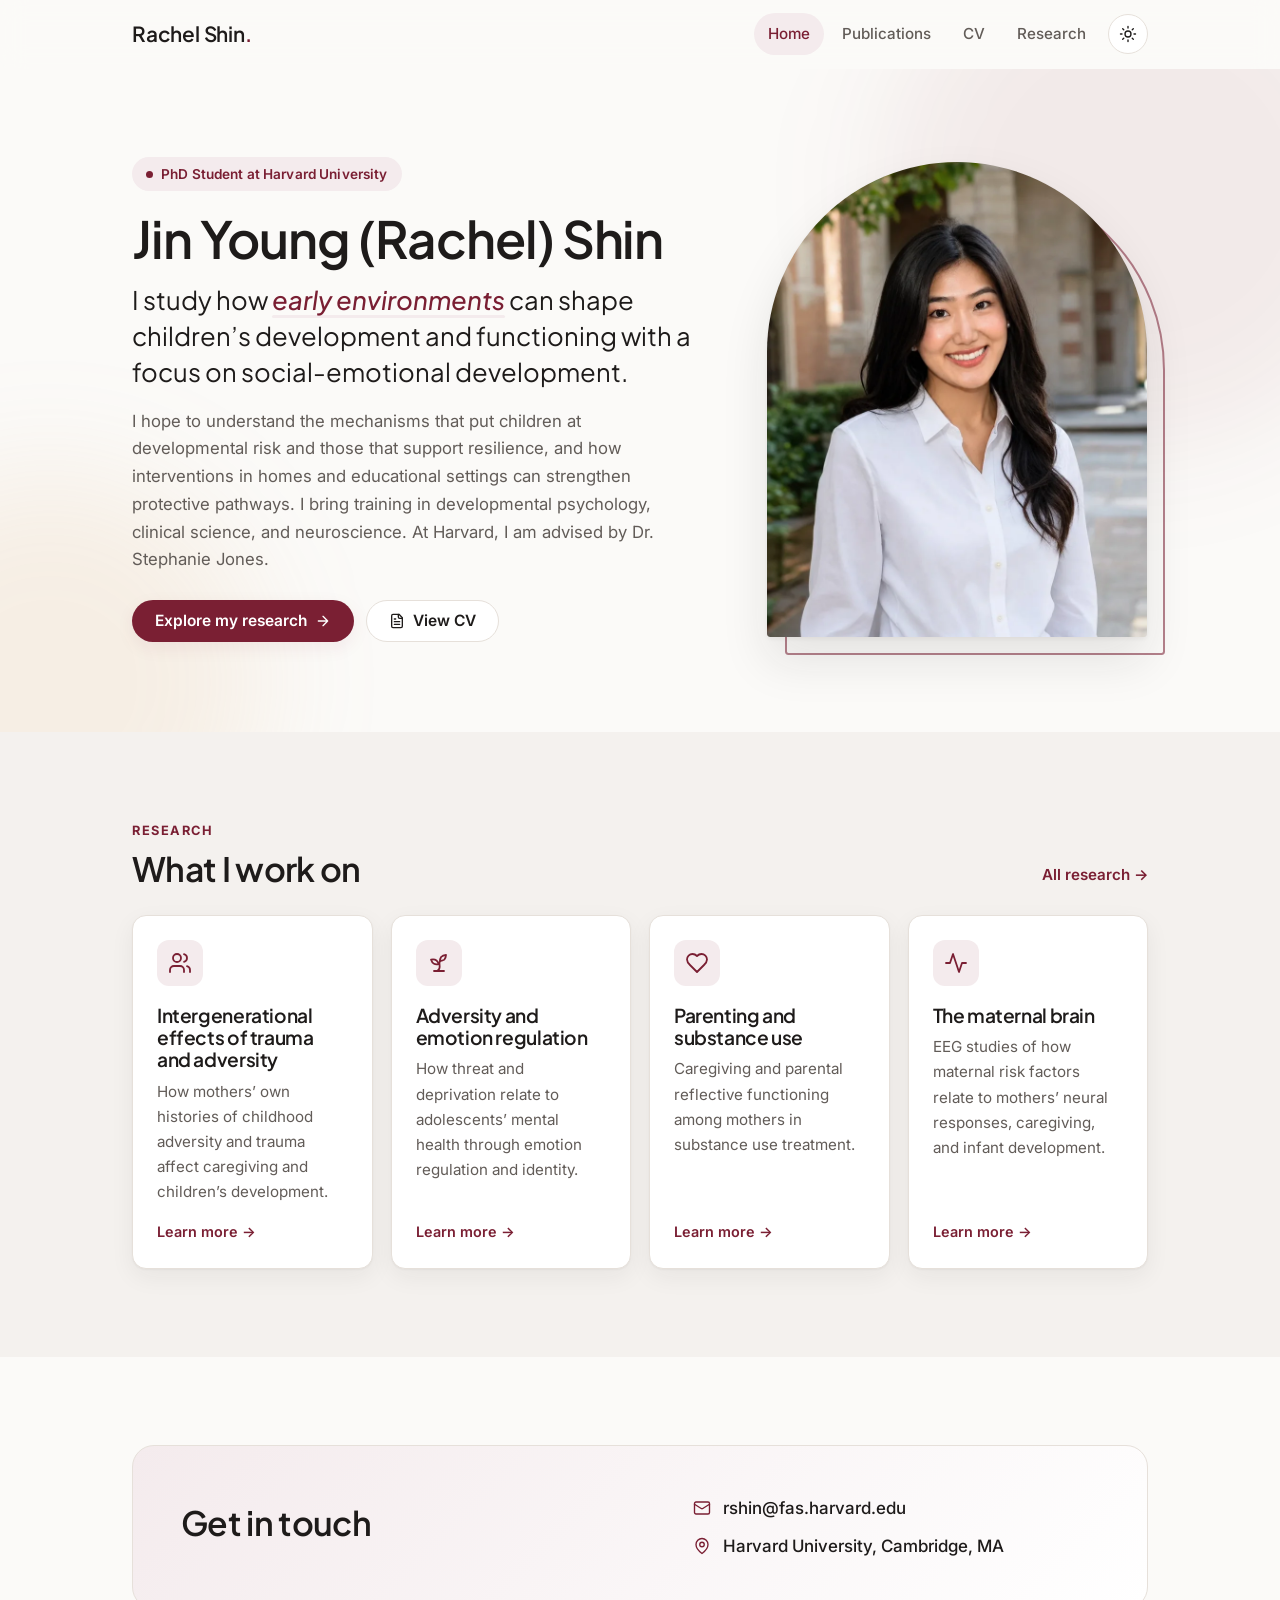
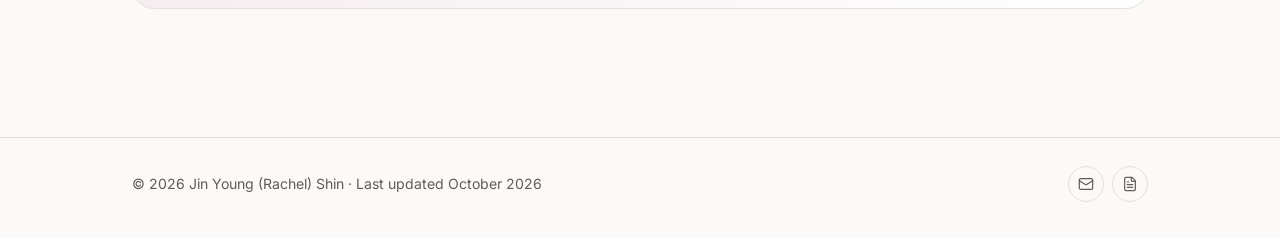
==== commit bd7bfefc: "Modern heading font, new Research title, search-engine basics - Headings: Plus Jakarta Sans replaces" ====
--- a/index.html
+++ b/index.html
@@ -10,13 +10,59 @@
   <meta property="og:type" content="website">
   <meta property="og:url" content="https://racheljyshin.github.io/">
   <meta property="og:image" content="https://racheljyshin.github.io/assets/img/rachel-shin-square.jpg">
+  <link rel="canonical" href="https://racheljyshin.github.io/">
   <link rel="icon" href="assets/img/favicon.svg" type="image/svg+xml">
   <link rel="apple-touch-icon" href="assets/img/apple-touch-icon.png">
   <script>try{var t=localStorage.getItem("theme");if(t)document.documentElement.setAttribute("data-theme",t)}catch(e){}</script>
   <link rel="preconnect" href="https://fonts.googleapis.com">
   <link rel="preconnect" href="https://fonts.gstatic.com" crossorigin>
-  <link href="https://fonts.googleapis.com/css2?family=Fraunces:ital,opsz,wght@0,9..144,400..600;1,9..144,400..600&family=Inter:wght@400;500;600;700&display=swap" rel="stylesheet">
+  <link href="https://fonts.googleapis.com/css2?family=Plus+Jakarta+Sans:ital,wght@0,400..700;1,400..700&family=Inter:wght@400;500;600;700&display=swap" rel="stylesheet">
   <link rel="stylesheet" href="assets/css/style.css">
+  <script type="application/ld+json">
+  {
+    "@context": "https://schema.org",
+    "@type": "Person",
+    "name": "Jin Young (Rachel) Shin",
+    "alternateName": [
+      "Rachel Shin",
+      "Jin Young Shin",
+      "Jin Young Rachel Shin"
+    ],
+    "url": "https://racheljyshin.github.io/",
+    "image": "https://racheljyshin.github.io/assets/img/rachel-shin-square.jpg",
+    "jobTitle": "PhD Student",
+    "affiliation": {
+      "@type": "CollegeOrUniversity",
+      "name": "Harvard University"
+    },
+    "alumniOf": [
+      {
+        "@type": "CollegeOrUniversity",
+        "name": "Teachers College, Columbia University"
+      },
+      {
+        "@type": "CollegeOrUniversity",
+        "name": "University College London"
+      },
+      {
+        "@type": "CollegeOrUniversity",
+        "name": "Yale University"
+      },
+      {
+        "@type": "CollegeOrUniversity",
+        "name": "Boston College"
+      }
+    ],
+    "knowsAbout": [
+      "social-emotional development",
+      "early adversity",
+      "resilience",
+      "parent–child relationships",
+      "parental mental health",
+      "developmental psychology"
+    ]
+  }
+  </script>
 </head>
 <body>
 <a class="skip-link" href="#main">Skip to content</a>
@@ -54,7 +100,7 @@
         <p class="hero-statement reveal d2">
           I study how
           <span class="rotator" data-words='["early environments", "adversity", "parent–child relationships", "parental mental health"]'><span class="word">early environments</span></span>
-          can shape children’s development and functioning with a focus on social-emotional development.
+          can shape children’s development and functioning with a focus on <span class="nowrap">social-emotional</span> development.
           <span class="visually-hidden">This includes early environments, adversity, parent–child relationships, and parental mental health.</span>
         </p>
 
--- a/assets/css/style.css
+++ b/assets/css/style.css
@@ -21,7 +21,7 @@
   --shadow: 0 1px 2px rgba(30, 27, 26, 0.04), 0 8px 24px rgba(30, 27, 26, 0.06);
   --shadow-lg: 0 2px 4px rgba(30, 27, 26, 0.05), 0 24px 48px rgba(30, 27, 26, 0.10);
 
-  --serif: "Fraunces", Georgia, "Times New Roman", serif;
+  --display: "Plus Jakarta Sans", "Inter", system-ui, -apple-system, "Segoe UI", sans-serif;
   --sans: "Inter", system-ui, -apple-system, "Segoe UI", Roboto, sans-serif;
 
   --radius: 14px;
@@ -92,10 +92,10 @@
 a:hover { color: var(--accent-hover); text-decoration: underline; text-underline-offset: 3px; }
 
 h1, h2, h3 {
-  font-family: var(--serif);
-  font-weight: 560;
+  font-family: var(--display);
+  font-weight: 600;
   line-height: 1.15;
-  letter-spacing: -0.01em;
+  letter-spacing: -0.02em;
   margin: 0 0 0.5em;
 }
 h1 { font-size: clamp(2.3rem, 5.5vw, 3.6rem); }
@@ -105,6 +105,8 @@
 p { margin: 0 0 1em; }
 
 .container { max-width: var(--maxw); margin: 0 auto; padding: 0 var(--gutter); }
+
+.nowrap { white-space: nowrap; }
 
 .visually-hidden {
   position: absolute !important; width: 1px; height: 1px; overflow: hidden;
@@ -137,7 +139,7 @@
 }
 
 .brand {
-  font-family: var(--serif); font-size: 1.3rem; font-weight: 600; color: var(--text);
+  font-family: var(--display); font-size: 1.3rem; font-weight: 600; color: var(--text);
   letter-spacing: -0.01em;
 }
 .brand:hover { color: var(--text); text-decoration: none; }
@@ -235,7 +237,7 @@
 .hero h1 { margin: 18px 0 14px; font-size: clamp(2.2rem, 4.6vw, 3.2rem); }
 
 .hero-statement {
-  font-family: var(--serif); font-weight: 400;
+  font-family: var(--display); font-weight: 400;
   font-size: clamp(1.25rem, 2.4vw, 1.6rem); line-height: 1.4;
   color: var(--text); margin-bottom: 18px;
 }
@@ -334,10 +336,11 @@
 /* ---------- inner pages ---------- */
 
 .page-head { padding: clamp(40px, 6vw, 72px) 0 clamp(20px, 3vw, 32px); }
-.page-head h1 { margin-bottom: 12px; }
+.page-head h1 { margin-bottom: 14px; font-size: clamp(1.85rem, 3.4vw, 2.5rem); }
 .page-head .lede { color: var(--muted); font-size: 1.12rem; max-width: 42em; margin: 0; }
-.page-head .lede p { margin: 0 0 0.9em; }
-.page-head .lede p:last-child { margin-bottom: 0; }
+.page-head .overview { max-width: 42em; color: var(--text); }
+.page-head .overview p { margin: 0 0 0.9em; }
+.page-head .overview p:last-child { margin-bottom: 0; }
 
 .prose { max-width: 46em; }
 
@@ -352,9 +355,25 @@
 .theme .card-icon svg { width: 28px; height: 28px; }
 .theme h2 { font-size: 1.55rem; margin-bottom: 10px; }
 .theme p { color: var(--text); }
-.related { margin-top: 14px; padding: 14px 18px; border-radius: 12px; background: var(--surface-2); border: 1px solid var(--border); }
-.related .label { font-size: 0.78rem; font-weight: 700; letter-spacing: 0.08em; text-transform: uppercase; color: var(--muted); }
-.related ul { list-style: none; margin: 8px 0 0; padding: 0; }
+/* Related work: a collapsed <details> that opens into a light box */
+.related { margin-top: 10px; }
+.related > summary {
+  display: inline-flex; align-items: center; gap: 8px; cursor: pointer; list-style: none;
+  padding: 4px 0; font-size: 0.78rem; font-weight: 700; letter-spacing: 0.08em; text-transform: uppercase;
+  color: var(--accent);
+}
+.related > summary::-webkit-details-marker { display: none; }
+.related > summary::after {
+  content: ""; width: 6px; height: 6px; margin-top: -3px;
+  border-right: 2px solid currentColor; border-bottom: 2px solid currentColor;
+  transform: rotate(45deg); transition: transform 0.2s ease;
+}
+.related[open] > summary::after { transform: rotate(-135deg); margin-top: 3px; }
+.related > summary:hover { color: var(--accent-hover); }
+.related ul {
+  list-style: none; margin: 8px 0 0; padding: 6px 18px;
+  border-radius: 12px; background: var(--surface-2); border: 1px solid var(--border);
+}
 .related li { margin: 0; padding: 9px 0; border-top: 1px solid var(--border); }
 .related li:first-child { border-top: 0; padding-top: 4px; }
 .related .rw-title { display: block; font-size: 0.95rem; font-weight: 600; line-height: 1.4; color: var(--text); }
@@ -393,7 +412,7 @@
   padding: 16px 0; border-bottom: 1px dashed var(--border);
 }
 .pub:last-child { border-bottom: 0; }
-.pub .yr { font-family: var(--serif); font-weight: 600; color: var(--accent); font-size: 1.05rem; padding-top: 1px; }
+.pub .yr { font-family: var(--display); font-weight: 600; color: var(--accent); font-size: 1.05rem; padding-top: 1px; }
 .pub .title { font-weight: 600; line-height: 1.4; }
 .pub .authors { color: var(--muted); font-size: 0.93rem; margin-top: 3px; }
 .pub .authors b { color: var(--text); font-weight: 700; }
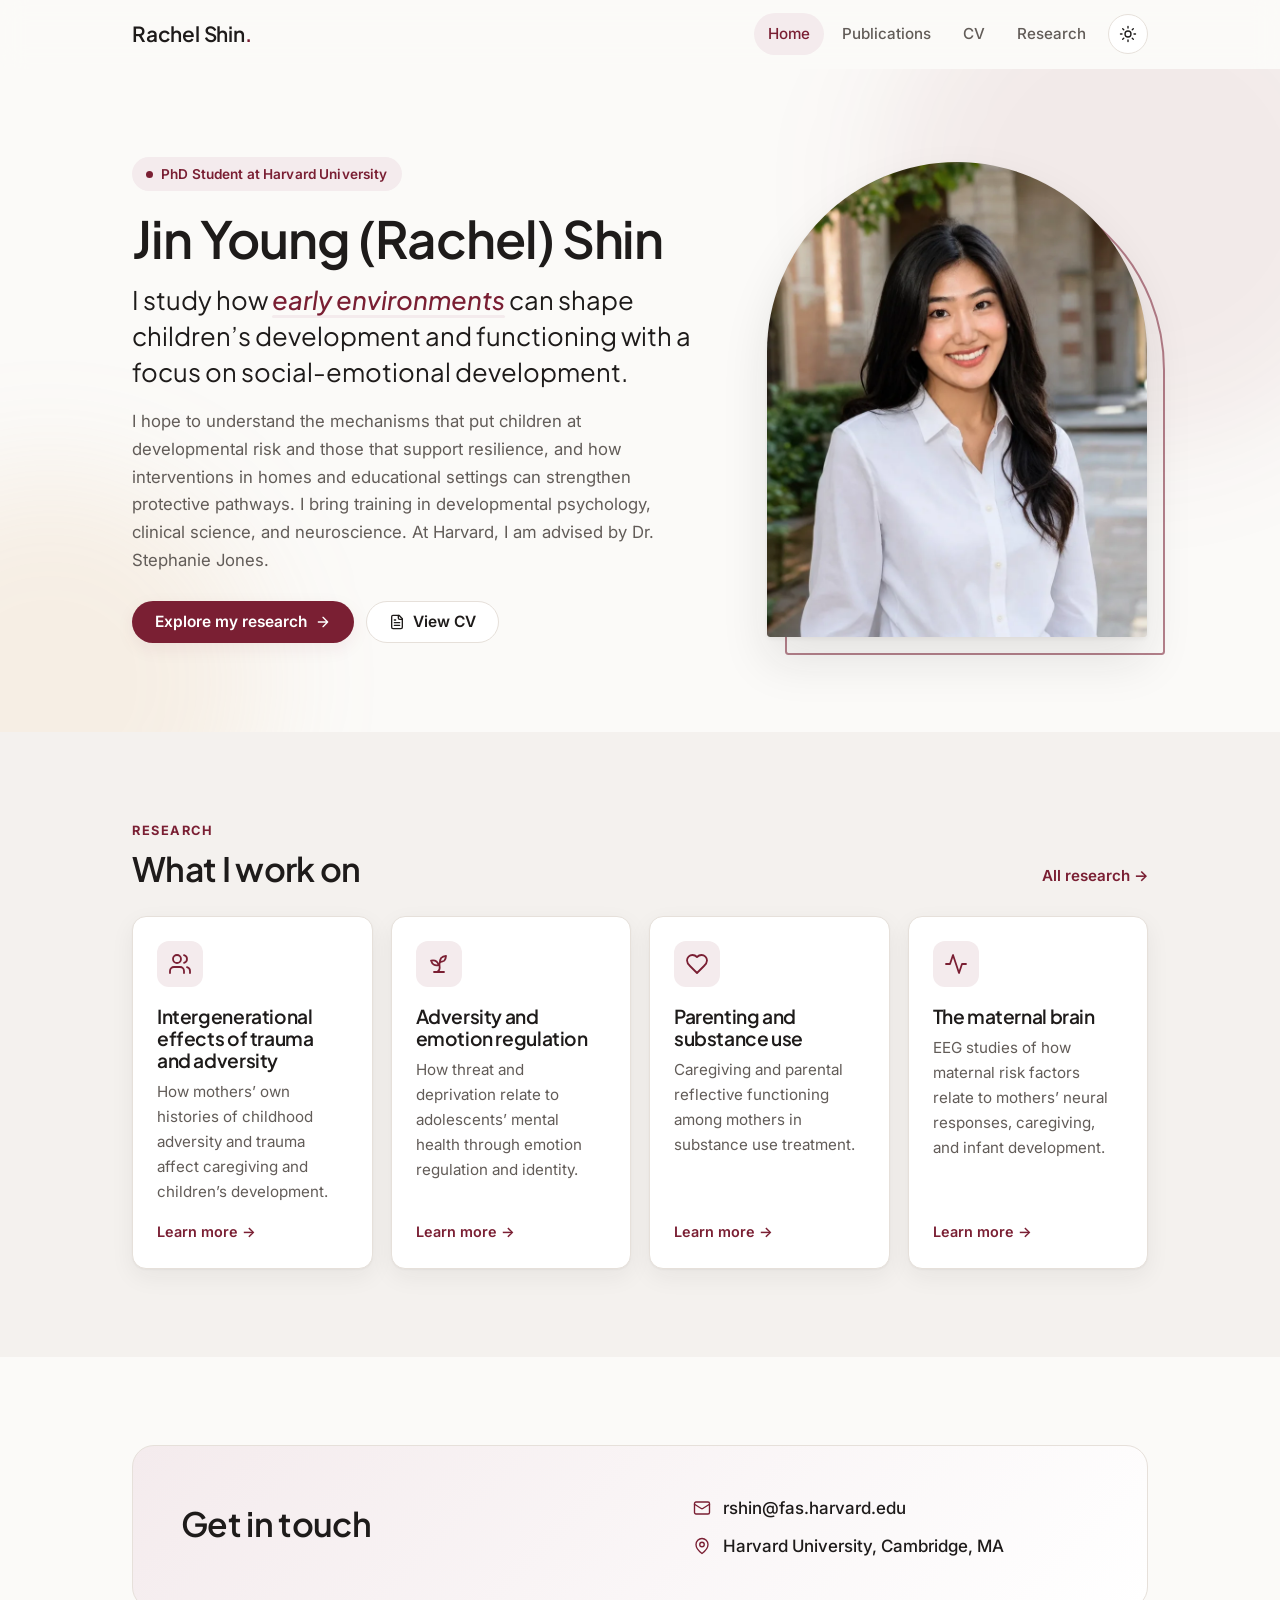
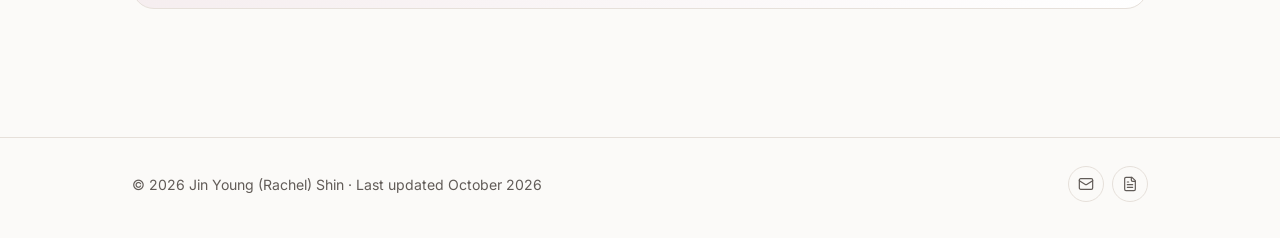
==== commit 3f90f72c: "Steady home intro: "parenting" phrase and reserved height - Rotating phrase "parent-child relationsh" ====
--- a/index.html
+++ b/index.html
@@ -4,7 +4,7 @@
   <meta charset="utf-8">
   <meta name="viewport" content="width=device-width, initial-scale=1">
   <title>Jin Young (Rachel) Shin · Harvard University</title>
-  <meta name="description" content="Jin Young (Rachel) Shin is a PhD student at Harvard University studying how early environments, adversity, parent–child relationships, and parental mental health shape children’s social-emotional development.">
+  <meta name="description" content="Jin Young (Rachel) Shin is a PhD student at Harvard University studying how early environments, adversity, parenting, and parental mental health shape children’s social-emotional development.">
   <meta property="og:title" content="Jin Young (Rachel) Shin">
   <meta property="og:description" content="PhD student at Harvard University. Research on early environments, risk and resilience, and children’s social-emotional development.">
   <meta property="og:type" content="website">
@@ -57,7 +57,7 @@
       "social-emotional development",
       "early adversity",
       "resilience",
-      "parent–child relationships",
+      "parenting",
       "parental mental health",
       "developmental psychology"
     ]
@@ -99,9 +99,9 @@
 
         <p class="hero-statement reveal d2">
           I study how
-          <span class="rotator" data-words='["early environments", "adversity", "parent–child relationships", "parental mental health"]'><span class="word">early environments</span></span>
+          <span class="rotator" data-words='["early environments", "adversity", "parenting", "parental mental health"]'><span class="word">early environments</span></span>
           can shape children’s development and functioning with a focus on <span class="nowrap">social-emotional</span> development.
-          <span class="visually-hidden">This includes early environments, adversity, parent–child relationships, and parental mental health.</span>
+          <span class="visually-hidden">This includes early environments, adversity, parenting, and parental mental health.</span>
         </p>
 
         <p class="hero-intro reveal d2">
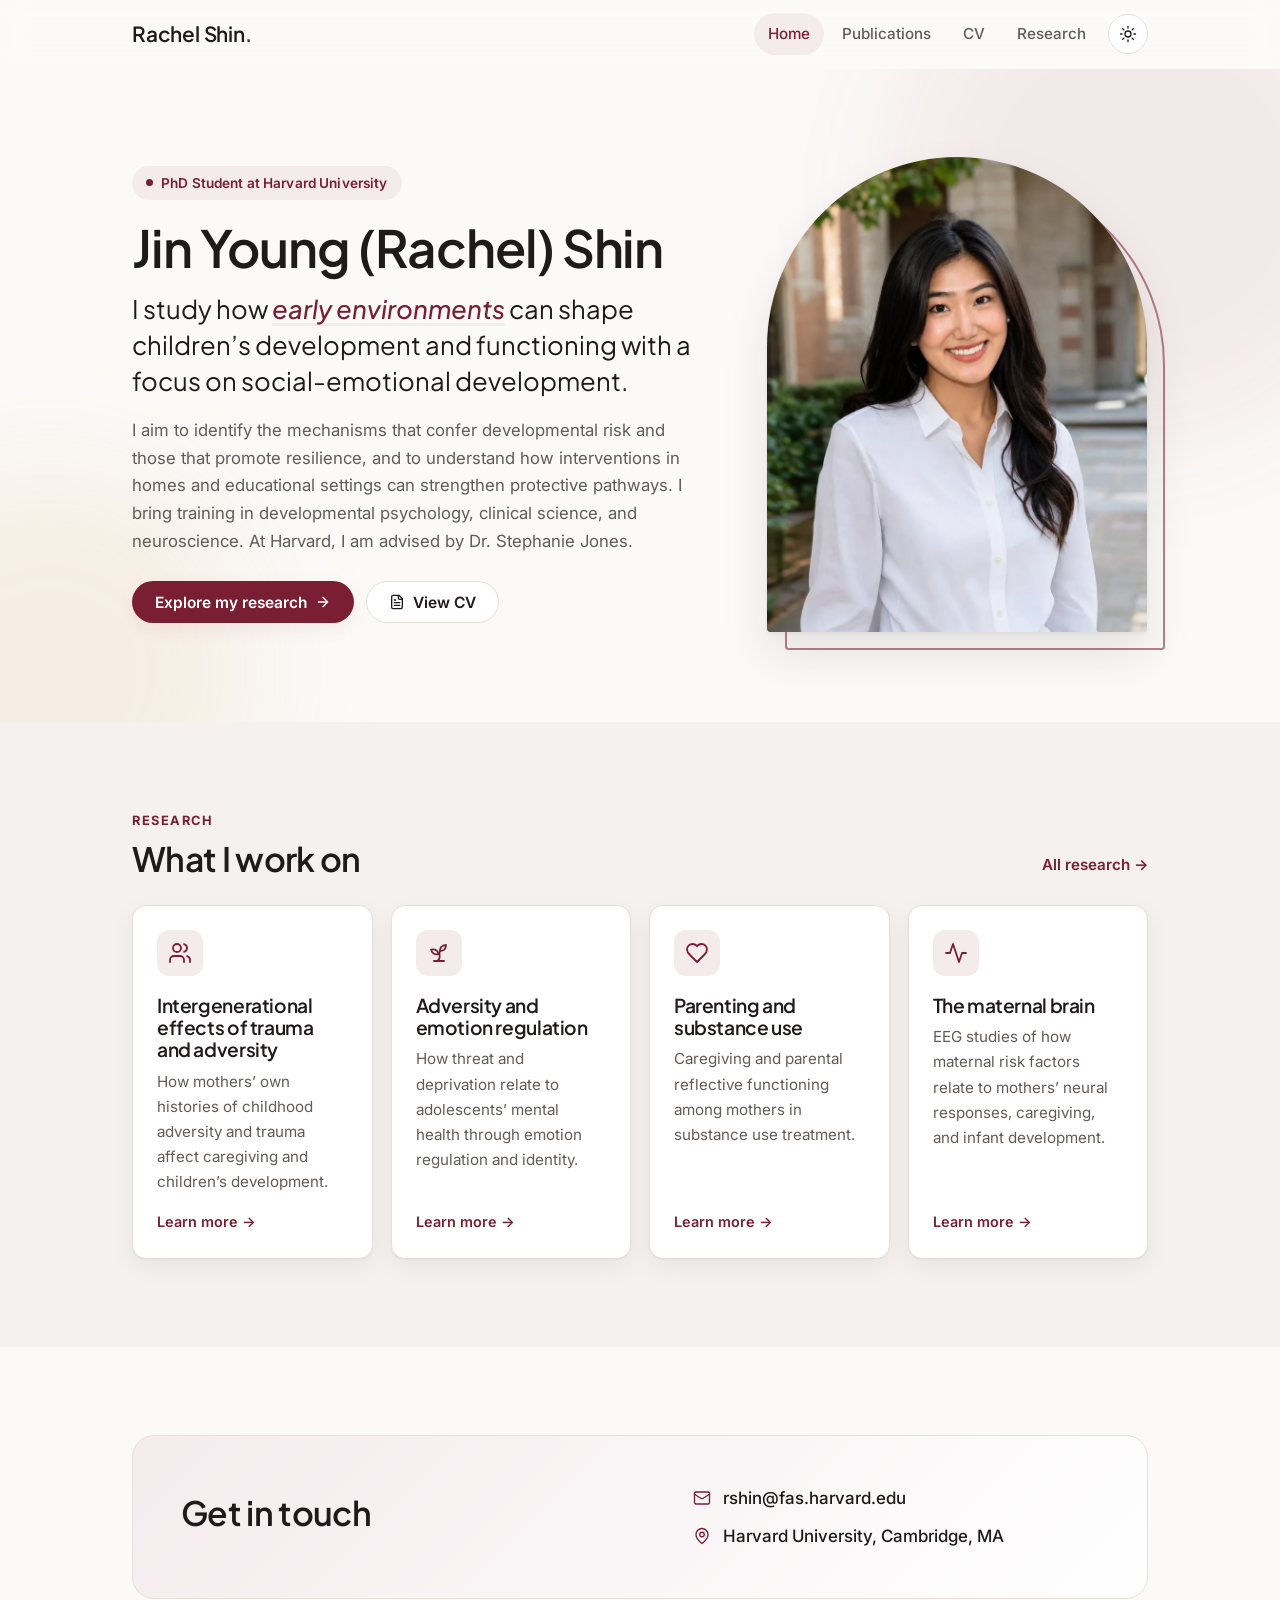
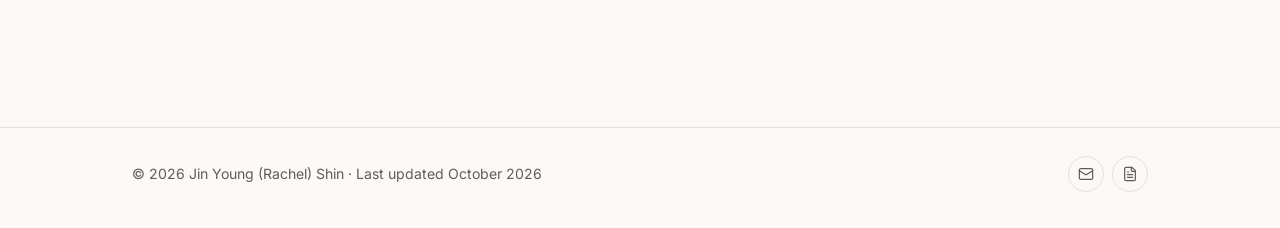
==== commit 8feed02d: "Home: revised intro paragraph Co-Authored-By: Claude Opus 5.5 <noreply@anthropic.com>" ====
--- a/index.html
+++ b/index.html
@@ -105,8 +105,8 @@
         </p>
 
         <p class="hero-intro reveal d2">
-          I hope to understand the mechanisms that put children at developmental risk and those that support
-          resilience, and how interventions in homes and educational settings can strengthen protective pathways.
+          I aim to identify the mechanisms that confer developmental risk and those that promote resilience, and to
+          understand how interventions in homes and educational settings can strengthen protective pathways.
           I bring training in developmental psychology, clinical science, and neuroscience. At Harvard, I am
           advised by Dr. Stephanie Jones.
         </p>
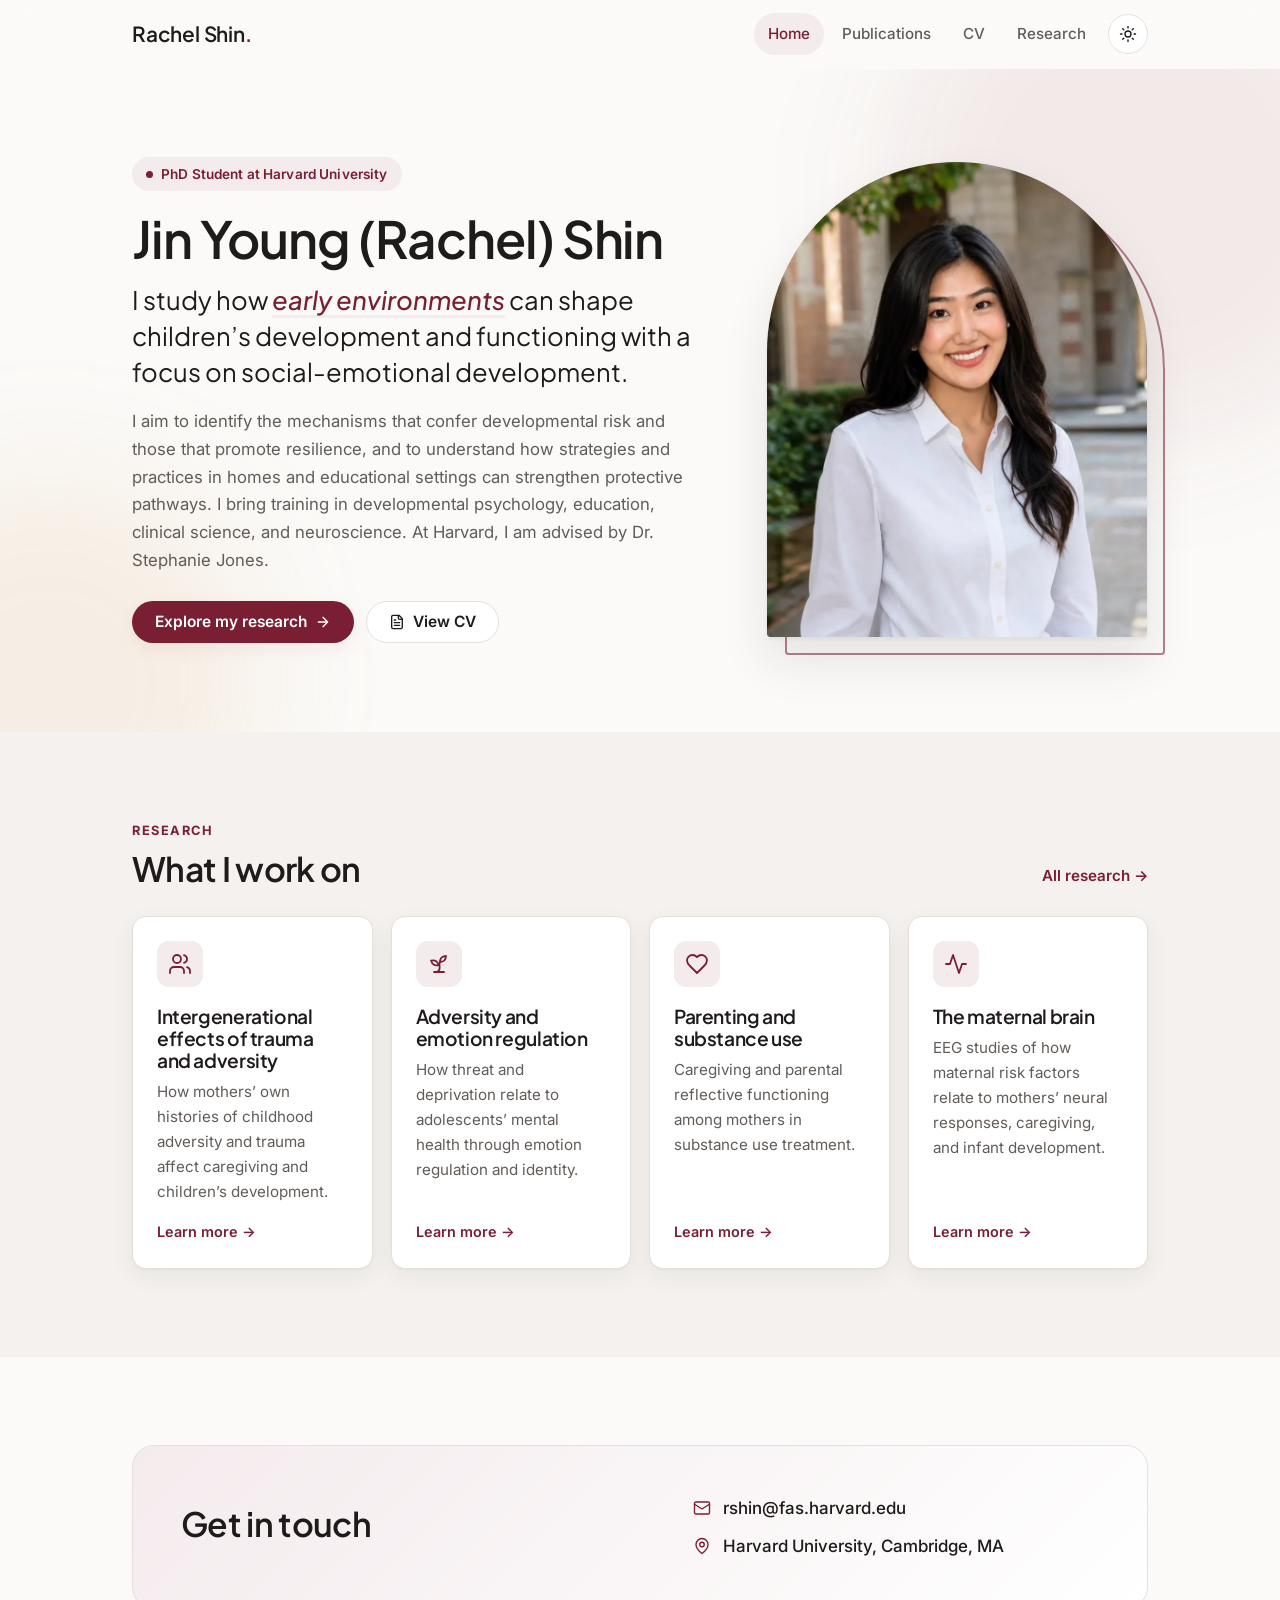
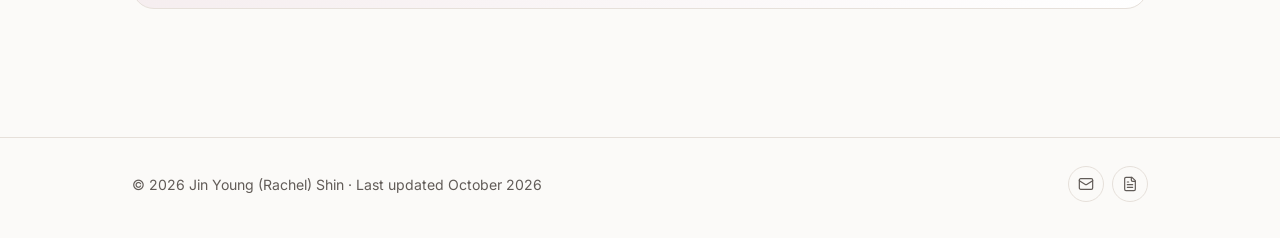
==== commit 5f2589c2: "Home: intro paragraph wording update Co-Authored-By: Claude Opus 5.5 <noreply@anthropic.com>" ====
--- a/index.html
+++ b/index.html
@@ -106,9 +106,9 @@
 
         <p class="hero-intro reveal d2">
           I aim to identify the mechanisms that confer developmental risk and those that promote resilience, and to
-          understand how interventions in homes and educational settings can strengthen protective pathways.
-          I bring training in developmental psychology, clinical science, and neuroscience. At Harvard, I am
-          advised by Dr. Stephanie Jones.
+          understand how strategies and practices in homes and educational settings can strengthen protective
+          pathways. I bring training in developmental psychology, education, clinical science, and neuroscience.
+          At Harvard, I am advised by Dr. Stephanie Jones.
         </p>
 
         <div class="hero-actions reveal d3">
